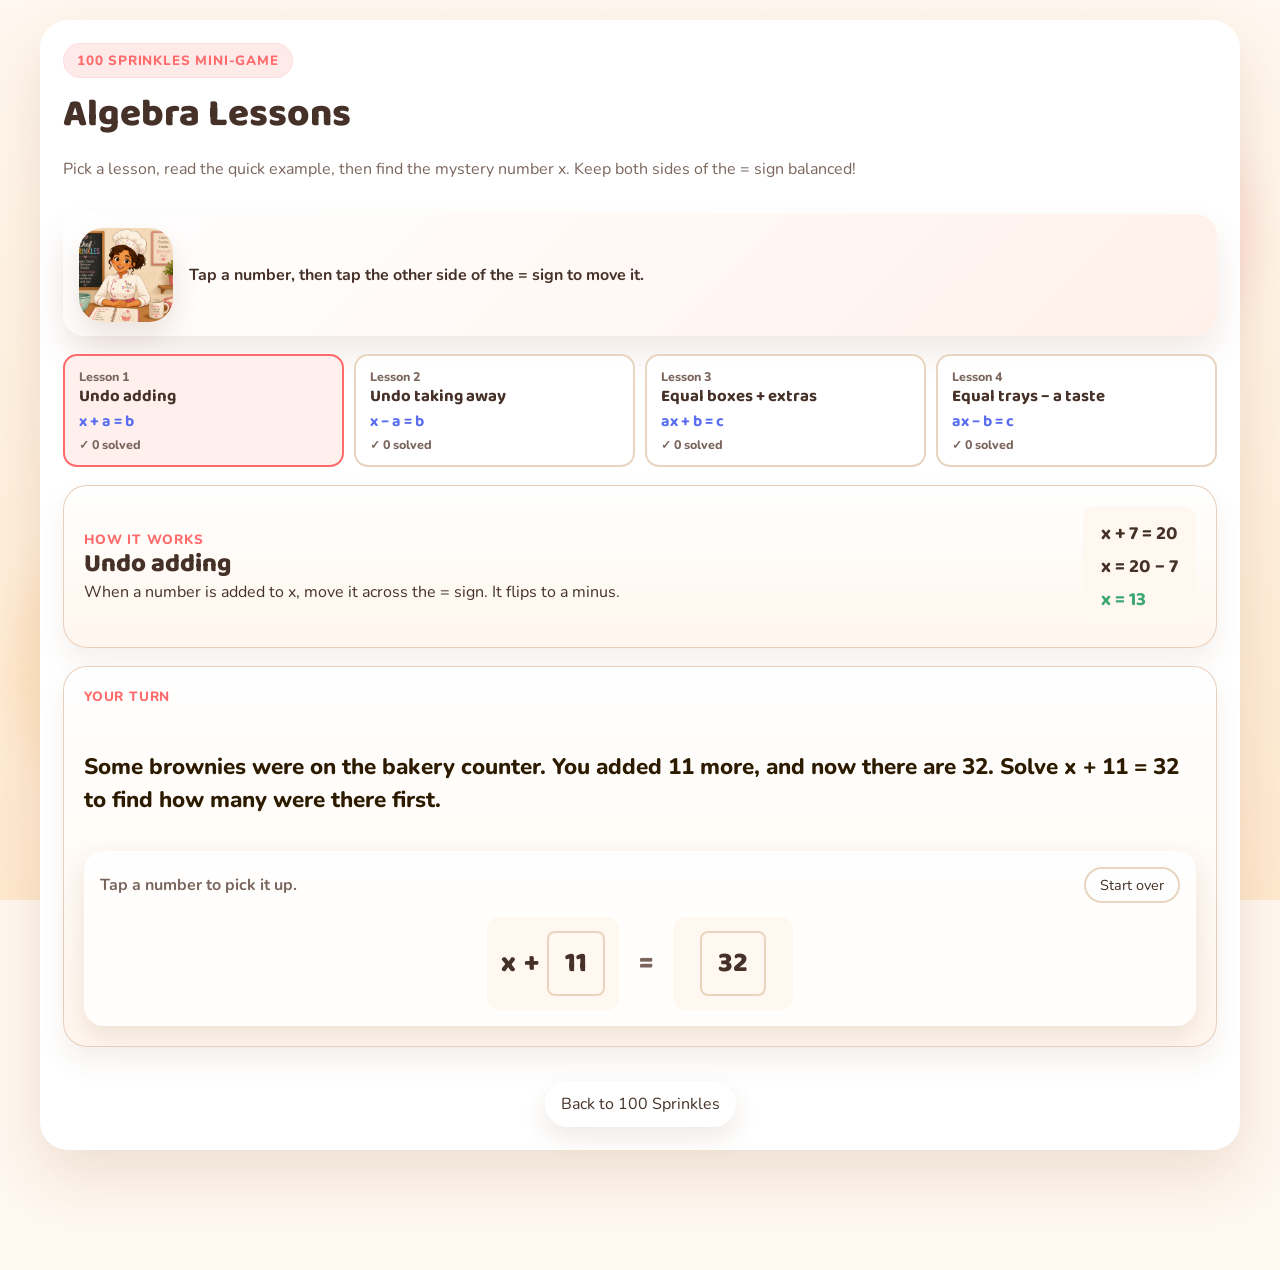
==== algebra.html @ 74099ea0 "Add 4th-grade algebra and standalone Algebra Lessons mini-game Algebra now unlocks at SR 350 with fo" ====
<!DOCTYPE html>
<html lang="en">
  <head>
    <meta charset="UTF-8" />
    <meta name="viewport" content="width=device-width, initial-scale=1.0" />
    <title>Algebra Lessons · 100 Sprinkles</title>
    <link rel="preconnect" href="https://fonts.googleapis.com" />
    <link rel="preconnect" href="https://fonts.gstatic.com" crossorigin />
    <link
      href="https://fonts.googleapis.com/css2?family=Baloo+2:wght@400;600;700;800&family=Nunito:wght@500;700;800&display=swap"
      rel="stylesheet"
    />
    <link rel="stylesheet" href="./styles.css?v=20261017-160000" />
  </head>
  <body class="algebra-page">
    <div class="app-shell">
      <main id="algebra-app"></main>
    </div>

    <script type="module" src="./src/algebra-main.js?v=20261017-160000"></script>
  </body>
</html>
---- styles.css ----
:root {
  --bg-top: #fff1c9;
  --bg-bottom: #ffd6a8;
  --panel: #ffffff;
  --panel-strong: #ffffff;
  --ink: #453127;
  --muted: #7a665d;
  --accent: #ff6b6b;
  --accent-2: #ffb347;
  --accent-3: #5ec2b7;
  --accent-4: #5a6ff0;
  --success: #3ca770;
  --danger: #d85757;
  --shadow: 0 24px 60px rgba(133, 73, 32, 0.15);
  --radius-xl: 28px;
  --radius-lg: 20px;
  --radius-md: 14px;
}

* {
  box-sizing: border-box;
}

body {
  margin: 0;
  min-height: 100vh;
  font-family: "Nunito", sans-serif;
  color: var(--ink);
  background-color: #fff8f0;
  background-image:
    linear-gradient(180deg, rgba(255, 248, 240, 0.96), rgba(255, 232, 204, 0.92)),
    url("data:image/svg+xml,%3Csvg xmlns='http://www.w3.org/2000/svg' width='160' height='160' viewBox='0 0 160 160'%3E%3Cg fill='none' fill-rule='evenodd'%3E%3Ccircle cx='18' cy='22' r='3' fill='%23ff9f9f' fill-opacity='.26'/%3E%3Ccircle cx='74' cy='35' r='2.5' fill='%235ec2b7' fill-opacity='.24'/%3E%3Ccircle cx='122' cy='18' r='3' fill='%23ffb347' fill-opacity='.25'/%3E%3Crect width='12' height='4' x='36' y='78' rx='2' transform='rotate(24 42 80)' fill='%235a6ff0' fill-opacity='.17'/%3E%3Crect width='11' height='4' x='102' y='58' rx='2' transform='rotate(-28 108 60)' fill='%23ff8fb1' fill-opacity='.18'/%3E%3Ccircle cx='138' cy='102' r='2.5' fill='%2399d98c' fill-opacity='.22'/%3E%3Crect width='10' height='4' x='18' y='118' rx='2' transform='rotate(-18 23 120)' fill='%23ffb347' fill-opacity='.16'/%3E%3Ccircle cx='84' cy='126' r='3' fill='%23ff6b6b' fill-opacity='.18'/%3E%3Ccircle cx='52' cy='138' r='2.5' fill='%235ec2b7' fill-opacity='.18'/%3E%3C/g%3E%3C/svg%3E");
  background-attachment: fixed;
}

body::before,
body::after {
  content: "";
  position: fixed;
  inset: auto;
  z-index: -1;
  border-radius: 999px;
  filter: blur(14px);
  opacity: 0.65;
  pointer-events: none;
}

body::before {
  width: 320px;
  height: 320px;
  right: 2%;
  top: 8%;
  background: rgba(255, 182, 193, 0.42);
}

body::after {
  width: 360px;
  height: 360px;
  left: 1%;
  bottom: 6%;
  background: rgba(255, 211, 153, 0.44);
}

button,
input,
select {
  font: inherit;
}

button {
  border: 0;
  cursor: pointer;
}

.app-shell {
  width: min(1200px, calc(100% - 24px));
  margin: 0 auto;
  padding: 20px 0 48px;
}

.hero {
  display: flex;
  justify-content: space-between;
  gap: 16px;
  align-items: flex-start;
  padding: 18px 8px 26px;
}

.eyebrow {
  margin: 0 0 10px;
  color: var(--accent);
  font-weight: 800;
  letter-spacing: 0.06em;
  text-transform: uppercase;
  font-size: 0.84rem;
}

.eyebrow-pill {
  display: inline-flex;
  align-items: center;
  padding: 8px 14px;
  border-radius: 999px;
  background: rgba(255, 107, 107, 0.14);
  box-shadow: inset 0 0 0 1px rgba(255, 107, 107, 0.1);
}

h1,
h2,
h3 {
  font-family: "Baloo 2", cursive;
  margin: 0;
  line-height: 1;
}

h1 {
  font-size: clamp(3rem, 5vw, 5rem);
}

h2 {
  font-size: clamp(2rem, 3vw, 2.6rem);
  font-weight: 800;
}

h3 {
  font-size: clamp(1.5rem, 2vw, 1.9rem);
  font-weight: 800;
}

.hero-copy {
  max-width: 560px;
  margin: 10px 0 0;
  font-size: 1.05rem;
  color: var(--muted);
}

.ghost-button,
.primary-button,
.secondary-button,
.choice-button,
.recipe-button,
.shop-button,
.tab-button {
  border-radius: 999px;
  transition: transform 180ms ease, box-shadow 180ms ease, background 180ms ease;
}

.ghost-button {
  background: rgba(255, 255, 255, 0.72);
  color: var(--ink);
  padding: 12px 18px;
  box-shadow: var(--shadow);
}

.primary-button {
  background: linear-gradient(135deg, var(--accent), #ff8e72);
  color: #fff;
  padding: 14px 22px;
  font-weight: 800;
  box-shadow: 0 14px 30px rgba(255, 107, 107, 0.35);
}

.primary-button:focus-visible,
.secondary-button:focus-visible,
.recipe-button:focus-visible,
.choice-button:focus-visible,
.ghost-button:focus-visible {
  outline: 3px solid rgba(90, 111, 240, 0.32);
  outline-offset: 3px;
}

.secondary-button,
.shop-button,
.recipe-button,
.tab-button {
  background: rgba(255, 255, 255, 0.9);
  color: var(--ink);
  padding: 12px 16px;
  box-shadow: 0 10px 24px rgba(117, 74, 41, 0.12);
}

.primary-button:hover,
.secondary-button:hover,
.ghost-button:hover,
.choice-button:hover,
.recipe-button:hover,
.shop-button:hover,
.tab-button:hover {
  transform: translateY(-2px);
}

button:disabled,
button[aria-disabled="true"] {
  cursor: not-allowed;
  transform: none !important;
  box-shadow: none !important;
  opacity: 0.62;
}

.panel {
  background: var(--panel);
  border: 1px solid rgba(255, 255, 255, 0.72);
  box-shadow: var(--shadow);
  border-radius: var(--radius-xl);
  padding: 22px;
  backdrop-filter: blur(12px);
}

.answer-splash {
  position: fixed;
  top: 34vh;
  left: 50%;
  z-index: 60;
  transform: translate(-50%, -50%);
  min-width: min(320px, calc(100vw - 32px));
  padding: 14px 28px;
  border-radius: 999px;
  font-size: clamp(1.4rem, 2.2vw, 1.85rem);
  font-weight: 900;
  letter-spacing: 0.02em;
  text-align: center;
  color: #fff;
  opacity: 0;
  pointer-events: none;
  transition: opacity 180ms ease, transform 180ms ease;
  box-shadow: 0 18px 36px rgba(117, 74, 41, 0.26);
}

.answer-splash.visible {
  opacity: 1;
  transform: translate(-50%, -50%);
}

.answer-splash-success {
  background: linear-gradient(135deg, #51c878, #2fa85f);
  font-size: clamp(2.8rem, 4.8vw, 3.8rem);
  box-shadow: 0 22px 40px rgba(47, 168, 95, 0.32);
}

.answer-splash-error {
  background: linear-gradient(135deg, #f08a5d, #f7a86d);
  font-size: clamp(2.8rem, 4.8vw, 3.8rem);
}

.grid {
  display: grid;
  gap: 18px;
}

.dashboard {
  display: grid;
  grid-template-columns: 1.15fr 0.85fr;
  gap: 18px;
}

.kindergarten-dashboard {
  grid-template-columns: 0.8fr 1.2fr;
}

.stats-grid,
.recipe-grid,
.shop-grid,
.visual-group,
.answer-grid,
.stage-grid {
  display: grid;
  gap: 12px;
}

.stats-grid {
  grid-template-columns: repeat(4, minmax(0, 1fr));
}

.recipe-grid {
  grid-template-columns: repeat(auto-fit, minmax(180px, 1fr));
}

.grade-grid {
  display: grid;
  grid-template-columns: repeat(3, minmax(0, 1fr));
  gap: 12px;
}

.shop-grid {
  grid-template-columns: repeat(auto-fit, minmax(170px, 1fr));
}

.stage-grid {
  grid-template-columns: repeat(5, minmax(0, 1fr));
}

.kinder-layout {
  display: grid;
  gap: 14px;
}

.kinder-baker-row {
  display: flex;
  align-items: center;
  gap: 10px;
}

.kinder-baker-row strong {
  margin-top: 0;
  font-size: 1.1rem;
}

.kinder-compact-hud {
  display: flex;
  flex-wrap: wrap;
  align-items: center;
  gap: 10px 14px;
  font-size: 1rem;
  font-weight: 700;
  color: #6b5245;
}

.kinder-stage-focus {
  display: flex;
  align-items: center;
  gap: 14px;
  margin-top: 10px;
}

.kinder-stage-focus-art {
  flex: 0 0 auto;
  display: inline-flex;
  align-items: center;
  justify-content: center;
  width: 80px;
  height: 80px;
  padding: 4px;
  border-radius: 18px;
  background: rgba(255, 255, 255, 0.92);
  box-shadow: 0 10px 20px rgba(117, 74, 41, 0.1);
}

.kinder-stage-focus-copy {
  min-width: 0;
}

.kinder-stage-focus-copy strong {
  display: block;
  font-size: 1.2rem;
  font-weight: 800;
  color: #4d352b;
}

.kinder-stage-focus-copy span {
  display: block;
  margin-top: 4px;
  font-size: 1rem;
  font-weight: 700;
  color: #74594b;
}

.kinder-head {
  display: grid;
  gap: 6px;
}

.kinder-question-prompt {
  margin: 0;
  max-width: 760px;
  font-size: 1.35rem;
  line-height: 1.45;
  font-weight: 700;
  color: #4a362e;
}

.kinder-tray-grid {
  display: grid;
  grid-template-columns: 1fr 1fr;
  gap: 14px;
  margin: 12px 0 10px;
}

.grouped-tray-grid {
  grid-template-columns: 1fr auto 1fr;
  align-items: center;
}

.kinder-tray {
  display: grid;
  grid-template-columns: repeat(auto-fit, 84px);
  justify-content: center;
  align-content: center;
  gap: 10px;
  padding: 16px;
  border-radius: 28px;
  background: rgba(255, 255, 255, 0.7);
  min-height: 124px;
  position: relative;
}

.kinder-tray.tray-soft {
  background: rgba(255, 242, 229, 0.92);
}

.kinder-tray.tray-contrast {
  background: rgba(237, 244, 255, 0.94);
}

.kinder-tray.tray-contrast .kinder-token {
  background: rgba(194, 214, 255, 0.3);
}

.kinder-tray-label {
  grid-column: 1 / -1;
  justify-self: center;
  padding: 6px 12px;
  border-radius: 999px;
  background: rgba(255, 255, 255, 0.86);
  color: #7a4d35;
  font-size: 0.9rem;
  font-weight: 800;
}

.kinder-token {
  display: grid;
  place-items: center;
  width: 84px;
  height: 84px;
  border-radius: 22px;
  background: rgba(255, 182, 193, 0.22);
  font-size: 1.85rem;
}

.kinder-answer-grid {
  display: grid;
  grid-template-columns: repeat(2, minmax(0, 1fr));
  gap: 14px;
  overflow: hidden;
}

.kinder-choice-button {
  min-height: 64px;
  max-height: 64px;
  border: 0;
  background: linear-gradient(135deg, #ff8a7d, #ff6b6b);
  color: #fff;
  box-shadow: none;
}

.kinder-choice-number {
  font-family: "Baloo 2", cursive;
  font-size: 1.5rem;
  font-weight: 800;
  line-height: 1;
}

.kinder-equation-row {
  display: flex;
  justify-content: center;
  margin: 8px 0 14px;
}

.kinder-equation-bubble {
  padding: 8px 18px;
  border-radius: 999px;
  background: rgba(255, 255, 255, 0.9);
  font-family: "Baloo 2", cursive;
  font-size: 1.85rem;
  font-weight: 800;
  color: #4a362e;
}

.kinder-operator-bubble {
  display: grid;
  place-items: center;
  width: 64px;
  height: 64px;
  border-radius: 50%;
  background: linear-gradient(135deg, rgba(255, 209, 102, 0.96), rgba(255, 159, 159, 0.92));
  color: #6a3722;
  font-family: "Baloo 2", cursive;
  font-size: 2.1rem;
  box-shadow: 0 14px 24px rgba(117, 74, 41, 0.14);
}

.kinder-progress-panel,
.kinder-question-panel,
.kinder-hero-panel,
.kinder-order-panel {
  background: linear-gradient(180deg, rgba(255, 255, 255, 0.84), rgba(255, 250, 243, 0.92));
}

.kinder-hero-panel {
  padding: 16px 20px;
}

.kinder-question-panel {
  display: grid;
  gap: 14px;
  padding: 18px 22px 22px;
}

.kinder-question-panel .kinder-answer-grid {
  margin-top: auto;
}

.kinder-order-art {
  display: flex;
  gap: 16px;
  justify-content: center;
  font-size: 3rem;
  padding: 16px 0 24px;
}

.kinder-start-button {
  width: 100%;
  min-height: 68px;
  font-size: 1.25rem;
}

.kinder-empty {
  padding: 36px 18px;
}

.kinder-empty-art {
  font-size: 2.7rem;
  margin-bottom: 8px;
}

.kindergarten-stats-grid {
  grid-template-columns: repeat(3, minmax(0, 1fr));
}

.stat-card,
.recipe-card,
.shop-card,
.question-card,
.info-card,
.mini-card,
.onboarding-card {
  background: var(--panel-strong);
  border-radius: var(--radius-lg);
  padding: 18px;
}

.stat-card strong,
.mini-card strong {
  display: block;
  font-size: 1.7rem;
  margin-top: 8px;
  font-family: "Baloo 2", cursive;
}

.muted {
  color: var(--muted);
}

.tiny {
  font-size: 0.86rem;
}

.layout-stack {
  display: grid;
  gap: 18px;
}

.shell-topbar {
  display: flex;
  justify-content: flex-end;
  margin-bottom: 12px;
}

.shell-settings-button {
  min-width: 124px;
  background: #ffffff;
}

.shell-settings-button.active,
.shell-settings-button:disabled {
  background: #f4f4f4;
  color: var(--muted);
  box-shadow: none;
  cursor: default;
  transform: none;
}

.section-head {
  display: flex;
  justify-content: space-between;
  gap: 12px;
  align-items: center;
  margin-bottom: 14px;
}

.section-head p {
  margin: 6px 0 0;
}

.badge {
  display: inline-flex;
  align-items: center;
  gap: 8px;
  font-size: 0.84rem;
  font-weight: 800;
  padding: 8px 12px;
  border-radius: 999px;
  background: rgba(255, 179, 71, 0.18);
  color: #9a5d00;
}

.pill-row {
  display: flex;
  flex-wrap: wrap;
  gap: 10px;
}

.loop-strip,
.inventory-grid {
  display: grid;
  gap: 12px;
}

.loop-strip {
  grid-template-columns: repeat(4, minmax(0, 1fr));
  margin-bottom: 18px;
}

.loop-step {
  padding: 12px;
  border-radius: 18px;
  background: rgba(255, 255, 255, 0.72);
  color: var(--muted);
  text-align: center;
  font-weight: 800;
}

.loop-step.active {
  background: rgba(94, 194, 183, 0.18);
  color: var(--ink);
}

.loop-step.warning {
  background: rgba(255, 179, 71, 0.2);
  color: #9a5d00;
}

.pill {
  padding: 11px 16px;
  border-radius: 999px;
  background: rgba(90, 111, 240, 0.12);
  color: var(--accent-4);
  font-weight: 800;
}

.regular-status-row {
  gap: 12px;
}

.mode-status-pill {
  background: rgba(219, 242, 239, 0.92);
  color: #255b52;
}

.sr-status-pill {
  background: rgba(255, 244, 185, 0.92);
  color: #6b5200;
}

.streak-status-pill {
  background: rgba(255, 224, 203, 0.94);
  color: #8f4d19;
}

.accuracy-status-pill {
  background: rgba(220, 245, 220, 0.96);
  color: #25603b;
}

.pantry-pill {
  background: rgba(255, 248, 242, 0.96);
  color: #6d5144;
}

.recipe-card,
.shop-card {
  display: grid;
  gap: 12px;
}

.recipe-card {
  padding: 20px;
  border-radius: 26px;
  background: linear-gradient(180deg, rgba(255, 255, 255, 0.98), rgba(255, 250, 245, 0.96));
  border: 2px solid rgba(226, 190, 161, 0.4);
  box-shadow: 0 14px 30px rgba(117, 74, 41, 0.1);
}

.recipe-card.selected {
  border: 4px solid var(--accent);
  background: linear-gradient(180deg, #fff0f0, #fff8f5);
  box-shadow: 0 20px 38px rgba(255, 107, 107, 0.22);
  transform: translateY(-2px);
}

.recipe-label {
  margin: 4px 0 0;
  color: #b85b55;
  font-size: 0.96rem;
  font-weight: 800;
}

.recipe-card h3,
.shop-card h3,
.question-card h3,
.onboarding-card h2 {
  font-size: 1.65rem;
}

.recipe-meta,
.ingredient-list {
  display: grid;
  gap: 6px;
  color: var(--muted);
}


.bakery-screen {
  gap: 12px;
}

.bakery-hero-panel,
.recipe-selection-panel,
.start-bake-panel {
  background: linear-gradient(180deg, rgba(255, 255, 255, 0.95), rgba(255, 251, 246, 0.94));
  padding: 18px;
}

.bakery-head {
  align-items: flex-start;
}


.bakery-subcopy {
  max-width: 640px;
  font-size: 0.98rem;
  line-height: 1.35;
}

.recipe-details-stack {
  grid-template-columns: 1fr;
}

.recipe-info-title {
  display: none;
}

.recipe-ingredient-list,
.recipe-reward-list {
  display: flex;
  flex-wrap: wrap;
  gap: 10px;
}

.recipe-ingredient-list span,
.recipe-reward-list span {
  line-height: 1.25;
}

.restock-alert-banner {
  display: inline-flex;
  align-items: center;
  gap: 10px;
  margin: 0 0 12px;
  padding: 12px 16px;
  border-radius: 18px;
  background: linear-gradient(135deg, rgba(255, 209, 102, 0.28), rgba(255, 179, 71, 0.24));
  color: #7d4908;
  font-weight: 900;
  box-shadow: inset 0 0 0 1px rgba(255, 179, 71, 0.32);
}

.start-bake-stepper-block {
  display: grid;
  gap: 10px;
  margin-bottom: 8px;
}

.stepper-label {
  font-size: 0.86rem;
  font-weight: 800;
  color: rgba(69, 49, 39, 0.72);
  text-transform: uppercase;
  letter-spacing: 0.04em;
}

.batch-stepper {
  display: inline-flex;
  align-items: center;
  gap: 10px;
  width: fit-content;
  padding: 8px;
  border-radius: 999px;
  background: rgba(255, 248, 242, 0.96);
  box-shadow: inset 0 0 0 1px rgba(232, 213, 192, 0.92);
}

.stepper-button {
  width: 42px;
  height: 42px;
  border-radius: 999px;
  background: linear-gradient(135deg, #ffd166, #ffb347);
  color: #553116;
  font-size: 1.4rem;
  font-weight: 900;
  box-shadow: 0 10px 18px rgba(255, 177, 71, 0.24);
}

.stepper-button:disabled {
  background: rgba(69, 49, 39, 0.08);
  color: var(--muted);
  box-shadow: none;
  cursor: default;
}

.stepper-value {
  min-width: 48px;
  text-align: center;
  font-family: "Baloo 2", cursive;
  font-size: 1.5rem;
  font-weight: 800;
}

.ingredient-shop-grid {
  gap: 12px;
}

.bakery-station-gallery {
  display: grid;
  grid-template-columns: repeat(3, minmax(0, 1fr));
  gap: 14px;
  margin: 14px 0 18px;
}

.bakery-station-card {
  display: grid;
  gap: 12px;
  padding: 14px;
  border-radius: 24px;
  background: linear-gradient(180deg, rgba(255, 255, 255, 0.94), rgba(255, 244, 235, 0.96));
  border: 1px solid rgba(227, 196, 173, 0.8);
  box-shadow: 0 14px 28px rgba(117, 74, 41, 0.08);
}

.bakery-station-art-frame {
  aspect-ratio: 1 / 1;
  overflow: hidden;
  border-radius: 20px;
  background: linear-gradient(180deg, rgba(255, 252, 248, 0.96), rgba(248, 238, 226, 0.96));
  box-shadow: inset 0 0 0 1px rgba(223, 199, 179, 0.72);
}

.bakery-station-art {
  display: block;
  width: 100%;
  height: 100%;
  object-fit: cover;
}

.bakery-station-copy {
  display: grid;
  gap: 6px;
}

.bakery-station-copy .eyebrow {
  margin: 0;
}

.bakery-station-note {
  margin: 0;
  line-height: 1.4;
}

.ingredient-shop-card {
  position: relative;
  gap: 10px;
  justify-items: start;
  padding-top: 18px;
}

.ingredient-ready-check {
  position: absolute;
  top: 14px;
  right: 14px;
  display: grid;
  place-items: center;
  width: 48px;
  height: 48px;
  border-radius: 999px;
  background: linear-gradient(180deg, #61d28f, #2cae66);
  color: #fff;
  font-size: 1.8rem;
  font-weight: 900;
  line-height: 1;
  box-shadow: inset 0 0 0 2px rgba(255, 255, 255, 0.45);
}

.ingredient-shop-icon {
  font-size: 2.25rem;
  line-height: 1;
}

.ingredient-flour {
  background: #fff8e1;
}

.ingredient-sugar {
  background: #fff0f5;
}

.ingredient-eggs {
  background: #fff3e0;
}

.ingredient-buy-button {
  width: 100%;
  background: linear-gradient(135deg, var(--accent), #ff8e72);
  color: #fff;
  box-shadow: 0 14px 26px rgba(255, 107, 107, 0.24);
}

.bakery-subcopy {
  max-width: 640px;
  font-size: 0.98rem;
  line-height: 1.35;
}

.bakery-unlock-badge,
.count-badge,
.visual-mode-badge {
  background: rgba(255, 179, 71, 0.22);
}

.bakery-head {
  margin-bottom: 8px;
}

.hud-strip {
  display: grid;
  grid-template-columns: minmax(200px, 1.25fr) repeat(4, minmax(0, 1fr));
  gap: 12px;
  padding: 12px;
  border-radius: 28px;
  background: linear-gradient(135deg, rgba(255, 220, 179, 0.95), rgba(255, 196, 160, 0.9));
  box-shadow: inset 0 0 0 1px rgba(255, 255, 255, 0.5);
}

.hud-pill {
  display: grid;
  gap: 6px;
  padding: 14px 16px;
  border-radius: 22px;
  background: rgba(255, 255, 255, 0.78);
  box-shadow: 0 10px 20px rgba(117, 74, 41, 0.1);
}

.hud-label {
  font-size: 0.8rem;
  font-weight: 800;
  text-transform: uppercase;
  letter-spacing: 0.05em;
  color: rgba(69, 49, 39, 0.7);
}

.hud-value {
  font-family: "Baloo 2", cursive;
  font-size: clamp(1.8rem, 3vw, 2.3rem);
  line-height: 1;
}

.hud-value.hud-text {
  font-size: clamp(1.1rem, 2vw, 1.45rem);
  line-height: 1.15;
}

.sr-pill { background: rgba(255, 244, 185, 0.92); }
.coin-pill { background: rgba(255, 232, 196, 0.92); }
.sprinkle-pill { background: rgba(255, 224, 236, 0.92); }
.mode-pill { background: rgba(219, 242, 239, 0.92); }
.baker-pill { background: rgba(255, 243, 226, 0.96); }

.compact-bakery-hud {
  display: flex;
  align-items: center;
  gap: 8px;
  flex-wrap: nowrap;
  padding: 10px 12px;
  border-radius: 22px;
}

.compact-hud-pill {
  display: inline-flex;
  align-items: center;
  min-height: 40px;
  padding: 10px 12px;
  border-radius: 18px;
  white-space: nowrap;
}

.compact-hud-baker {
  flex: 1 1 auto;
  min-width: 0;
}

.compact-hud-baker-row {
  min-width: 0;
}

.compact-hud-value {
  font-family: "Baloo 2", cursive;
  font-size: 1.08rem;
  line-height: 1;
}

.hud-baker-row {
  display: flex;
  align-items: center;
  gap: 12px;
}

.hud-baker-name {
  display: block;
  font-family: "Baloo 2", cursive;
  font-size: 1.2rem;
  line-height: 1.05;
}

.sprinkle-progress-card {
  display: grid;
  gap: 10px;
}

.sprinkle-progress-head {
  display: flex;
  align-items: center;
  justify-content: space-between;
  gap: 10px;
}

.sprinkle-progress-label {
  font-size: 0.95rem;
  font-weight: 900;
  color: #a54c6b;
}

.sprinkle-progress-total {
  font-family: "Baloo 2", cursive;
  font-size: 1.15rem;
  line-height: 1;
  color: #7b3751;
}

.sprinkle-progress-bar {
  height: 16px;
  background: rgba(255, 255, 255, 0.72);
  box-shadow: inset 0 0 0 1px rgba(255, 160, 188, 0.26);
}

.sprinkle-progress-fill {
  background: linear-gradient(90deg, #ff7f9f, #ff5f7a);
}

.expert-baker-badge {
  display: inline-flex;
  align-items: center;
  justify-content: center;
  min-height: 42px;
  padding: 10px 14px;
  border-radius: 999px;
  background: linear-gradient(135deg, #fff1a7, #f6c956);
  color: #8b5f00;
  font-weight: 900;
  box-shadow: 0 12px 20px rgba(201, 151, 34, 0.18);
}

.bakery-recipe-grid {
  grid-template-columns: repeat(auto-fit, minmax(220px, 1fr));
  gap: 14px;
}

.bakery-recipe-card {
  position: relative;
  gap: 14px;
  align-content: start;
}

.bakery-recipe-card.selected {
  background: #fff0ee;
}

.bakery-recipe-card.locked {
  opacity: 0.9;
}

.recipe-card-hero {
  font-size: 3.3rem;
  line-height: 1;
}

.recipe-card-head {
  display: flex;
  justify-content: space-between;
  align-items: flex-start;
  gap: 12px;
}

.recipe-status-badge {
  display: inline-flex;
  align-items: center;
  justify-content: center;
  padding: 8px 12px;
  border-radius: 999px;
  font-size: 0.82rem;
  font-weight: 800;
  white-space: nowrap;
}

.recipe-label {
  white-space: nowrap;
}

.recipe-status-selected {
  background: linear-gradient(135deg, var(--accent), #ff8e72);
  color: #fff;
}

.recipe-details-flat {
  display: grid;
  gap: 8px;
}

.recipe-ingredient-line,
.recipe-reward-line {
  display: flex;
  flex-wrap: wrap;
  align-items: center;
  gap: 12px;
  margin: 0;
  color: var(--ink);
  font-weight: 800;
}

.recipe-ingredient-line {
  font-size: 1rem;
  white-space: nowrap;
}

.recipe-reward-line span {
  white-space: nowrap;
}

.recipe-ingredient-emoji {
  display: inline-block;
  font-size: 20px;
  line-height: 1;
  vertical-align: -0.1em;
}

.recipe-card-footer {
  margin-top: auto;
}

.recipe-button {
  width: 100%;
  min-height: 48px;
  font-weight: 800;
}

.recipe-button-selected {
  background: linear-gradient(135deg, var(--accent), #ff8e72);
  color: #fff;
  box-shadow: 0 16px 28px rgba(255, 107, 107, 0.24);
}

.recipe-button-locked {
  background: rgba(69, 49, 39, 0.08);
  color: var(--muted);
  box-shadow: none;
  cursor: default;
}

.recipe-button-locked:disabled {
  opacity: 1;
}

.recipe-status-locked {
  background: rgba(69, 49, 39, 0.09);
  color: var(--muted);
}

.recipe-button-choose {
  background: linear-gradient(135deg, var(--accent), #ff8e72);
  color: #fff;
  box-shadow: 0 16px 28px rgba(255, 107, 107, 0.24);
}

.start-bake-panel {
  padding: 18px;
}

.start-bake-head {
  margin-bottom: 6px;
}

.visual-mode-note {
  margin: 0 0 8px;
  font-size: 0.85rem;
}

.restock-alert-banner-strong {
  display: flex;
  width: 100%;
  justify-content: center;
  margin-bottom: 12px;
  background: linear-gradient(135deg, #ff8f7a, #ff6b6b);
  color: #fff;
  box-shadow: none;
}

.restock-alert-banner-strong .coin-icon {
  margin-right: 0.28rem;
}

.ingredient-note-details {
  width: 100%;
}

.ingredient-note-details summary {
  cursor: pointer;
  font-size: 0.8rem;
  font-weight: 800;
  color: rgba(69, 49, 39, 0.72);
}

.ingredient-note-details .muted {
  display: block;
  margin-top: 6px;
}

.ingredient-restock-note {
  margin-top: -2px;
}

.start-bake-field {
  max-width: 220px;
}

.start-bake-actions {
  margin-top: 14px;
}

.hero-bake-button {
  width: min(100%, 560px);
  min-height: 72px;
  padding: 18px 28px;
  font-size: 1.32rem;
  letter-spacing: 0.01em;
  animation: heroPulse 2.2s ease-in-out 1;
}

@keyframes heroPulse {
  0% { transform: scale(0.98); box-shadow: 0 0 0 rgba(255, 107, 107, 0); }
  35% { transform: scale(1.02); box-shadow: 0 18px 36px rgba(255, 107, 107, 0.42); }
  100% { transform: scale(1); box-shadow: 0 14px 30px rgba(255, 107, 107, 0.35); }
}

.inventory-grid {
  grid-template-columns: repeat(auto-fit, minmax(160px, 1fr));
  margin-top: 8px;
}

.compact-pantry-grid {
  gap: 10px;
}

.inventory-card,
.sale-ready-card,
.receipt-card {
  background: rgba(255, 255, 255, 0.88);
  border-radius: 18px;
  padding: 16px;
}

.inventory-card {
  display: grid;
  gap: 8px;
}

.inventory-card.ready {
  border: 2px solid rgba(60, 167, 112, 0.18);
}

.inventory-card.missing {
  border: 2px solid rgba(255, 179, 71, 0.26);
}

.inventory-card strong,
.receipt-card strong {
  font-family: "Baloo 2", cursive;
  font-size: 1.2rem;
}

.inventory-status {
  color: var(--success);
  font-weight: 800;
}

.pantry-ready {
  margin: 4px 0 0;
  color: var(--success);
  font-size: 1rem;
  font-weight: 800;
}

.quick-buy-button {
  width: 100%;
}

.sale-ready-card {
  display: grid;
  grid-template-columns: 1fr auto;
  gap: 12px;
  align-items: center;
  margin-top: 16px;
}

.receipt-card {
  display: grid;
  gap: 8px;
  margin-top: 16px;
}

.bake-sale-receipt {
  gap: 12px;
  text-align: left;
  border: 2px dashed rgba(221, 172, 128, 0.8);
  background: linear-gradient(180deg, rgba(255, 250, 243, 0.96), rgba(255, 244, 235, 0.94));
}

.bake-sale-receipt-title {
  font-size: 1.5rem;
  color: #53392d;
}

.bake-sale-receipt-lines {
  display: grid;
  gap: 8px;
  font-variant-numeric: tabular-nums;
}

.bake-sale-receipt-line {
  display: grid;
  grid-template-columns: minmax(0, 1fr) auto;
  gap: 16px;
  align-items: center;
  color: #5d473d;
}

.bake-sale-receipt-rule {
  height: 1px;
  background: linear-gradient(90deg, rgba(188, 145, 110, 0.2), rgba(188, 145, 110, 0.8), rgba(188, 145, 110, 0.2));
  margin: 2px 0;
}

.bake-sale-receipt-total {
  font-size: 1.2rem;
  font-weight: 900;
  color: #402d25;
}

.bake-sale-sprinkles {
  margin: 0;
  font-weight: 800;
  color: #8c5f61;
}

.bake-sale-note {
  margin: 0;
  font-size: 0.98rem;
  line-height: 1.45;
}

.bake-sale-note-success {
  color: #368e62;
  font-weight: 800;
}

.bake-sale-note-warning {
  color: #d26a56;
  font-weight: 700;
}

.choice-button {
  width: 100%;
  background: rgba(90, 111, 240, 0.12);
  padding: 14px 16px;
  color: var(--accent-4);
  font-weight: 800;
  box-shadow: none;
}

.player-avatar {
  display: block;
  flex: 0 0 auto;
  position: relative;
  overflow: hidden;
  width: 60px;
  aspect-ratio: 3 / 4;
  border-radius: 22px;
  background-color: rgba(255, 255, 255, 0.96);
  box-shadow: 0 14px 28px rgba(117, 74, 41, 0.12);
  border: 2px solid rgba(255, 255, 255, 0.88);
}

.player-avatar-sheet {
  position: absolute;
  inset: 0;
  width: 400%;
  height: 200%;
  background-image: var(--avatar-sheet);
  background-size: 100% 100%;
  background-repeat: no-repeat;
  transform: translate(var(--avatar-offset-x), var(--avatar-offset-y));
  transform-origin: top left;
}

.player-avatar-sm {
  width: 42px;
  border-radius: 16px;
}

.player-avatar-md {
  width: 60px;
}

.player-avatar-lg {
  width: 78px;
  border-radius: 24px;
}

.player-avatar-xl {
  width: 116px;
  border-radius: 30px;
}

.player-avatar-picker {
  width: min(100%, 104px);
  border-radius: 22px;
  justify-self: center;
}

.grade-card {
  display: grid;
  gap: 6px;
  text-align: left;
  padding: 16px;
  border-radius: 20px;
  background: rgba(255, 248, 242, 0.96);
  border: 2px solid #e8d5c0;
  color: var(--ink);
  box-shadow: 0 10px 24px rgba(117, 74, 41, 0.1);
  transition: transform 180ms ease, border-color 180ms ease, box-shadow 180ms ease, background 180ms ease;
}

.onboarding-grade-buckets {
  display: grid;
  gap: 18px;
}

.grade-bucket {
  display: grid;
  gap: 14px;
  padding: 18px;
  border-radius: 24px;
  background: linear-gradient(180deg, rgba(255, 250, 245, 0.98), rgba(255, 243, 235, 0.98));
  border: 1px solid rgba(232, 213, 192, 0.9);
  box-shadow: 0 12px 28px rgba(117, 74, 41, 0.08);
}

.grade-bucket-disabled {
  background: linear-gradient(180deg, rgba(243, 238, 234, 0.96), rgba(235, 230, 226, 0.96));
  border-color: rgba(198, 188, 178, 0.9);
  box-shadow: none;
}

.grade-bucket-head {
  display: flex;
  justify-content: space-between;
  gap: 12px;
  align-items: flex-start;
}

.grade-bucket-badge {
  background: rgba(124, 116, 109, 0.16);
  color: #6b635c;
}

.grade-card:hover,
.grade-card:focus-visible {
  border-color: rgba(255, 107, 107, 0.5);
  box-shadow: 0 14px 26px rgba(117, 74, 41, 0.14);
  transform: translateY(-2px) scale(1.01);
}

.grade-card strong {
  font-size: 1.1rem;
}

.grade-card.active {
  color: #fff;
  border-color: rgba(255, 107, 107, 0.8);
  background: linear-gradient(135deg, var(--accent), #ff8e72);
  box-shadow: 0 18px 30px rgba(255, 107, 107, 0.24);
}

.grade-card-disabled,
.grade-card-disabled:hover,
.grade-card-disabled:focus-visible {
  color: rgba(83, 77, 72, 0.75);
  border-color: rgba(190, 181, 172, 0.9);
  background: linear-gradient(180deg, rgba(238, 234, 230, 0.96), rgba(229, 224, 220, 0.96));
  box-shadow: none;
  transform: none;
  cursor: not-allowed;
}


.onboarding-head {
  align-items: flex-start;
}

.onboarding-subcopy {
  max-width: 580px;
}

.onboarding-badge {
  background: rgba(255, 107, 107, 0.12);
  color: #b85b55;
}

.onboarding-form {
  gap: 16px;
}

.onboarding-avatar-panel {
  display: grid;
  gap: 16px;
  padding: 18px;
  border-radius: 24px;
  background: linear-gradient(180deg, rgba(255, 251, 246, 0.98), rgba(255, 242, 232, 0.98));
  border: 1px solid rgba(232, 213, 192, 0.92);
}

.onboarding-avatar-preview {
  display: flex;
  align-items: center;
  gap: 16px;
}

.avatar-picker-grid {
  display: grid;
  grid-template-columns: repeat(4, minmax(0, 1fr));
  gap: 12px;
}

.avatar-choice-card {
  display: grid;
  gap: 10px;
  justify-items: center;
  padding: 12px;
  text-align: center;
  border-radius: 24px;
  background: rgba(255, 255, 255, 0.84);
  border: 2px solid rgba(232, 213, 192, 0.92);
  box-shadow: 0 10px 22px rgba(117, 74, 41, 0.08);
}

.avatar-choice-card:hover,
.avatar-choice-card:focus-visible {
  transform: translateY(-2px);
  border-color: rgba(255, 107, 107, 0.45);
  box-shadow: 0 14px 28px rgba(117, 74, 41, 0.12);
}

.avatar-choice-card.active {
  border-color: rgba(255, 107, 107, 0.8);
  background: linear-gradient(180deg, rgba(255, 240, 240, 0.98), rgba(255, 245, 238, 0.98));
  box-shadow: 0 18px 30px rgba(255, 107, 107, 0.18);
}

.avatar-choice-label {
  font-size: 0.78rem;
  font-weight: 800;
  color: #76584b;
  line-height: 1.2;
}

.onboarding-info-card {
  background: linear-gradient(180deg, rgba(255, 248, 242, 0.98), rgba(255, 243, 236, 0.98));
  border: 1px solid rgba(232, 213, 192, 0.9);
  transition: transform 180ms ease, box-shadow 180ms ease;
}

.onboarding-info-card.preview-live {
  box-shadow: 0 14px 28px rgba(117, 74, 41, 0.1);
}

.onboarding-grade-grid {
  align-items: stretch;
}

.onboarding-submit-button:disabled,
.onboarding-submit-button[aria-disabled="true"] {
  background: linear-gradient(135deg, rgba(255, 107, 107, 0.38), rgba(255, 142, 114, 0.38));
  box-shadow: none;
  cursor: not-allowed;
  transform: none;
}

.choice-button.correct {
  background: linear-gradient(135deg, #ff8a7d, #ff6b6b);
  color: #ffffff;
}

.choice-button.wrong {
  background: linear-gradient(135deg, #e46a6a, #d85757);
  color: #ffffff;
}

.regular-answer-grid {
  gap: 14px;
  overflow: hidden;
  padding: 2px 4px 4px;
  margin-top: auto;
}

.open-answer-form {
  display: grid;
  gap: 10px;
  margin-top: auto;
}

.open-answer-label {
  font-size: 0.9rem;
  font-weight: 800;
  color: rgba(69, 49, 39, 0.72);
}

.open-answer-row {
  display: grid;
  grid-template-columns: minmax(0, 1fr) auto;
  gap: 12px;
  align-items: center;
}

.open-answer-input {
  width: 100%;
  min-height: 64px;
  border: 2px solid rgba(232, 213, 192, 0.95);
  background: rgba(255, 252, 247, 0.98);
  border-radius: 20px;
  padding: 14px 18px;
  font-family: "Baloo 2", cursive;
  font-size: 1.6rem;
  font-weight: 800;
  color: var(--ink);
}

.open-answer-input:focus {
  outline: none;
  border-color: rgba(255, 107, 107, 0.55);
  box-shadow: 0 0 0 4px rgba(255, 107, 107, 0.12);
}

.open-answer-input.wrong {
  border-color: rgba(216, 87, 87, 0.5);
  background: rgba(255, 242, 242, 0.96);
}

.open-answer-submit {
  min-height: 64px;
  padding: 0 22px;
  white-space: nowrap;
}

.stage-art-image {
  display: block;
  width: 100%;
  height: auto;
  object-fit: cover;
}

.regular-answer-button {
  min-height: 64px;
  padding: 12px 16px;
  border: 2px solid rgba(255, 255, 255, 0.55);
  box-shadow: none;
}

.regular-answer-number {
  font-family: "Baloo 2", cursive;
  font-size: 1.5rem;
  font-weight: 800;
  line-height: 1;
}

.answer-grid {
  grid-template-columns: repeat(2, minmax(0, 1fr));
}

.visual-group {
  grid-template-columns: repeat(auto-fit, minmax(48px, 1fr));
  margin: 12px 0;
}

.visual-token {
  display: grid;
  place-items: center;
  aspect-ratio: 1;
  border-radius: 20px;
  background: rgba(255, 182, 193, 0.24);
  font-size: 2rem;
}

.stage-chip {
  display: grid;
  gap: 10px;
  border-radius: 20px;
  padding: 12px;
  text-align: center;
  background: rgba(255, 244, 235, 0.98);
  border: 1px solid rgba(231, 191, 156, 0.96);
  box-shadow: inset 0 1px 0 rgba(255, 255, 255, 0.78);
  color: #8b6a58;
  font-weight: 800;
}

.stage-chip-art-wrap {
  position: relative;
  width: min(100%, 88px);
  margin: 0 auto;
}

.stage-chip.active {
  color: #fff;
  background: linear-gradient(135deg, var(--accent-2), var(--accent));
  border-color: rgba(255, 107, 107, 0.7);
}

.stage-chip.done {
  color: var(--success);
  background: rgba(60, 167, 112, 0.18);
  border-color: rgba(60, 167, 112, 0.35);
}

.stage-chip-check {
  position: absolute;
  right: -6px;
  bottom: -6px;
  width: 28px;
  height: 28px;
  display: grid;
  place-items: center;
  border-radius: 999px;
  background: linear-gradient(135deg, #6fd38e, #3ca770);
  color: #ffffff;
  box-shadow: 0 10px 18px rgba(60, 167, 112, 0.22);
  font-size: 0.95rem;
  font-weight: 900;
}

.stage-prep {
  --stage-color: #ffd166;
}

.stage-mixing {
  --stage-color: #5ec2b7;
}

.stage-timing {
  --stage-color: #ff8fab;
}

.stage-finishing {
  --stage-color: #a67cfa;
}

.stage-serving {
  --stage-color: #5a6ff0;
}

.stage-panel {
  position: relative;
  overflow: hidden;
}

.stage-panel::after {
  content: "";
  position: absolute;
  inset: auto 18px 18px auto;
  width: 120px;
  height: 120px;
  border-radius: 50%;
  background: color-mix(in srgb, var(--stage-color), white 62%);
  opacity: 0.34;
  pointer-events: none;
}

.stage-banner {
  display: inline-flex;
  align-items: center;
  gap: 10px;
  background: color-mix(in srgb, var(--stage-color), white 82%);
  color: var(--ink);
  padding: 10px 14px;
  border-radius: 999px;
  font-weight: 800;
}

.stage-art-image-banner {
  width: 46px;
  aspect-ratio: 1 / 1;
  border-radius: 14px;
  object-fit: cover;
}

.stage-art-image-chip {
  aspect-ratio: 1 / 1;
  border-radius: 18px;
  object-fit: cover;
  box-shadow: 0 12px 22px rgba(117, 74, 41, 0.12);
}

.stage-art-image-track {
  width: 54px;
  aspect-ratio: 1 / 1;
  border-radius: 16px;
  object-fit: cover;
  box-shadow: 0 10px 20px rgba(117, 74, 41, 0.12);
}

.stage-art-image-kinder-focus {
  width: 72px;
  aspect-ratio: 1 / 1;
  border-radius: 16px;
  object-fit: cover;
}

.kinder-question-panel.stage-panel::after {
  display: none;
}

.progress-bar {
  width: 100%;
  height: 14px;
  border-radius: 999px;
  background: rgba(69, 49, 39, 0.08);
  overflow: hidden;
}

.progress-fill {
  height: 100%;
  border-radius: inherit;
  background: linear-gradient(90deg, var(--accent-3), var(--accent-4));
}

.form-grid {
  display: grid;
  gap: 14px;
  grid-template-columns: repeat(2, minmax(0, 1fr));
}

.field {
  display: grid;
  gap: 8px;
}

.field input,
.field select {
  width: 100%;
  border: 2px solid rgba(232, 213, 192, 0.95);
  background: rgba(255, 252, 247, 0.98);
  border-radius: 18px;
  padding: 14px 16px;
}

.field input:focus,
.field select:focus {
  outline: none;
  border-color: rgba(255, 107, 107, 0.55);
  box-shadow: 0 0 0 4px rgba(255, 107, 107, 0.12);
}

.field.full {
  grid-column: 1 / -1;
}

.split {
  display: grid;
  grid-template-columns: 1fr auto;
  gap: 12px;
  align-items: center;
}

.save-banner {
  display: flex;
  flex-wrap: wrap;
  gap: 10px;
  margin-top: 14px;
}

.save-banner span {
  padding: 8px 12px;
  border-radius: 999px;
  background: rgba(255, 255, 255, 0.82);
  color: var(--muted);
  font-size: 0.9rem;
}

.tabs {
  display: flex;
  flex-wrap: wrap;
  gap: 10px;
}

.tab-button.active {
  color: #fff;
  background: linear-gradient(135deg, var(--accent-3), var(--accent-4));
}

.empty-state {
  text-align: center;
  padding: 28px 18px;
  color: var(--muted);
}

.footer-note {
  margin-top: 18px;
  text-align: center;
  color: var(--muted);
  font-size: 0.9rem;
}

@media (max-width: 960px) {
  .dashboard {
    grid-template-columns: 1fr;
  }

  .kindergarten-dashboard {
    grid-template-columns: 1fr;
  }

  .stats-grid {
    grid-template-columns: repeat(2, minmax(0, 1fr));
  }

  .hud-strip,
  .recipe-details-grid,
  .grade-grid,
  .kinder-summary,
  .kindergarten-stats-grid,
  .kinder-stage-track,
  .kinder-tray-grid,
  .loop-strip {
    grid-template-columns: 1fr;
  }

  .grouped-tray-grid {
    grid-template-columns: 1fr;
  }
}

@media (max-width: 720px) {
  .hero {
    flex-direction: column;
    align-items: stretch;
  }

  .app-shell {
    width: min(100% - 16px, 1200px);
  }

  .panel {
    padding: 18px;
  }

  .answer-grid,
  .form-grid,
  .stage-grid,
  .stats-grid,
  .hud-strip,
  .recipe-details-grid,
  .grade-grid {
    grid-template-columns: 1fr;
  }

  .recipe-card-head,
  .section-head {
    flex-direction: column;
    align-items: stretch;
  }

  .kinder-answer-grid {
    grid-template-columns: 1fr;
  }

  .sale-ready-card {
    grid-template-columns: 1fr;
  }

  .avatar-picker-grid {
    grid-template-columns: repeat(2, minmax(0, 1fr));
  }

  .onboarding-avatar-preview,
  .save-slot-headline,
  .settings-current-baker,
  .utility-baker-row {
    align-items: flex-start;
    flex-direction: column;
  }

  .hero-bake-button {
    width: 100%;
  }

  .kinder-choice-button {
    min-height: 60px;
    max-height: 60px;
  }
}


.coin-icon {
  position: relative;
  display: inline-block;
  width: 1.1em;
  height: 1.1em;
  flex: 0 0 auto;
  vertical-align: -0.14em;
  border-radius: 50%;
  background:
    radial-gradient(circle at 32% 30%, rgba(255, 255, 255, 0.95), rgba(255, 255, 255, 0.2) 24%, transparent 25%),
    radial-gradient(circle at 38% 38%, #ffe792 0 32%, #f8c93b 33%, #e9a81f 70%, #bf7a0f 100%);
  border: 2px solid #b57409;
  box-shadow: inset 0 2px 3px rgba(255, 255, 255, 0.45), 0 2px 6px rgba(164, 103, 16, 0.22);
}

.coin-icon::after {
  content: "";
  position: absolute;
  inset: 24%;
  border-radius: 50%;
  border: 2px solid rgba(255, 238, 174, 0.78);
}

.coin-icon-sm {
  width: 0.92em;
  height: 0.92em;
}

.coin-icon-burst {
  width: 1.5rem;
  height: 1.5rem;
}

.hud-label .coin-icon,
.recipe-icon-row .coin-icon,
.badge .coin-icon,
.restock-alert-banner .coin-icon,
.ingredient-buy-button .coin-icon,
.sale-report .coin-icon,
.recipe-meta .coin-icon,
.shop-card .coin-icon {
  margin-right: 0.28rem;
}

.shell-strip {
  display: grid;
  gap: 14px;
  padding: 6px 4px 2px;
}

.flow-screen {
  display: grid;
  gap: 18px;
}

.active-bake-layout {
  display: flex;
  flex-direction: column;
  min-height: calc(100vh - 180px);
  gap: 12px;
}

.flow-steps {
  display: grid;
  grid-template-columns: repeat(5, minmax(0, 1fr));
  gap: 8px;
  min-width: min(460px, 100%);
}

.flow-step {
  padding: 10px 12px;
  border-radius: 16px;
  background: rgba(255, 255, 255, 0.72);
  color: var(--muted);
  text-align: center;
  font-size: 0.82rem;
  font-weight: 800;
}

.flow-step.active {
  background: linear-gradient(135deg, var(--accent-3), var(--accent-4));
  color: #fff;
}

.flow-header {
  display: grid;
  gap: 8px;
}

.flow-actions {
  display: flex;
  justify-content: center;
  margin-top: 16px;
}

.flow-panel-spacer {
  margin-top: 18px;
}

.flow-stats-grid {
  grid-template-columns: repeat(4, minmax(0, 1fr));
}

.title-screen {
  justify-items: center;
  text-align: center;
  padding: 40px 24px;
}

.title-art {
  font-size: clamp(3.8rem, 7vw, 6rem);
  line-height: 1;
}

.title-copy {
  max-width: 560px;
  margin: 8px 0 0;
  color: var(--muted);
  font-size: 1.05rem;
}

.title-actions {
  display: flex;
  flex-wrap: wrap;
  justify-content: center;
  gap: 12px;
  margin-top: 10px;
}

.title-button {
  min-width: 180px;
}

.title-save-card,
.sale-report {
  min-width: min(420px, 100%);
}

@media (max-width: 960px) {
  .flow-steps,
  .flow-stats-grid {
    grid-template-columns: 1fr;
  }
}

.hero-brand,
.shell-brand {
  display: flex;
  align-items: center;
  gap: 18px;
}

.hero-logo,
.title-logo,
.shell-logo {
  display: block;
  object-fit: contain;
}

.hero-logo {
  width: clamp(96px, 14vw, 150px);
  height: auto;
}

.title-logo {
  width: min(320px, 70vw);
  height: auto;
}

.shell-logo {
  width: 72px;
  height: 72px;
}

.shell-head {
  align-items: flex-start;
  margin-bottom: 0;
}

@media (max-width: 720px) {
  .hero-brand,
  .shell-brand {
    flex-direction: column;
    align-items: flex-start;
  }

  .shell-logo {
    width: 60px;
    height: 60px;
  }
}

.utility-bar {
  display: flex;
  justify-content: flex-end;
  padding: 8px 4px 16px;
}


body.title-route {
  background: #ffffff;
}

body.title-route::before,
body.title-route::after {
  display: none;
}

body.title-route .utility-bar {
  display: none;
}

.title-screen-minimal {
  min-height: calc(100vh - 80px);
  display: grid;
  place-content: center;
  justify-items: center;
  gap: 28px;
  background: #ffffff;
  box-shadow: none;
  border: 0;
  padding: 24px;
}

.title-screen-minimal .title-logo {
  width: min(360px, 82vw);
}

body.title-route .app-shell {
  width: min(100%, 1200px);
  padding-top: 0;
}

.settings-actions {
  gap: 12px;
  flex-wrap: wrap;
}

.danger-button {
  background: rgba(216, 87, 87, 0.14);
  color: #b34141;
  box-shadow: inset 0 0 0 1px rgba(216, 87, 87, 0.28);
}


.unlock-screen {
  text-align: center;
}

.unlock-header {
  justify-items: center;
}

.unlock-grid {
  max-width: 760px;
  margin: 0 auto;
}

.unlock-card {
  justify-items: center;
  text-align: center;
}

.unlock-icon {
  font-size: 3.2rem;
  line-height: 1;
}

/* Bakery art system */
body.title-route {
  background:
    radial-gradient(circle at top left, rgba(255, 255, 255, 0.92), transparent 36%),
    linear-gradient(180deg, #fff8ef 0%, #ffe8cf 55%, #ffd7b2 100%);
}

body.title-route .title-screen-minimal {
  min-height: 100vh;
  background: transparent;
  padding: 0 24px 220px;
}

body.title-route .app-shell {
  width: 100%;
  max-width: none;
  padding: 0;
}

.bakery-backdrop {
  position: fixed;
  inset: 0;
  z-index: -1;
  pointer-events: none;
  overflow: hidden;
}

.backdrop-sprinkles {
  position: absolute;
  inset: 0;
  opacity: 0.58;
  background-repeat: repeat;
  animation: driftSprinkles 18s linear infinite;
}

.sprinkle-layer-a {
  background-image: url("data:image/svg+xml,%3Csvg xmlns='http://www.w3.org/2000/svg' width='220' height='220' viewBox='0 0 220 220'%3E%3Cg fill='none'%3E%3Ccircle cx='24' cy='34' r='5' fill='%23ff8fa3' fill-opacity='.26'/%3E%3Ccircle cx='98' cy='48' r='4' fill='%23ffd166' fill-opacity='.26'/%3E%3Ccircle cx='178' cy='28' r='4' fill='%235ec2b7' fill-opacity='.24'/%3E%3Crect x='54' y='98' width='18' height='6' rx='3' transform='rotate(30 63 101)' fill='%235a6ff0' fill-opacity='.2'/%3E%3Crect x='146' y='112' width='18' height='6' rx='3' transform='rotate(-28 155 115)' fill='%23ff6b6b' fill-opacity='.18'/%3E%3Ccircle cx='34' cy='176' r='4' fill='%235ec2b7' fill-opacity='.18'/%3E%3Ccircle cx='112' cy='166' r='5' fill='%23ffb347' fill-opacity='.2'/%3E%3Ccircle cx='186' cy='184' r='5' fill='%23ff8fa3' fill-opacity='.18'/%3E%3C/g%3E%3C/svg%3E");
}

.sprinkle-layer-b {
  background-image: url("data:image/svg+xml,%3Csvg xmlns='http://www.w3.org/2000/svg' width='260' height='260' viewBox='0 0 260 260'%3E%3Cg fill='none'%3E%3Cpath d='M52 64c12-8 24-8 36 0' stroke='%23ffb347' stroke-width='6' stroke-linecap='round' stroke-opacity='.18'/%3E%3Cpath d='M182 112c10-8 20-8 30 0' stroke='%235ec2b7' stroke-width='6' stroke-linecap='round' stroke-opacity='.16'/%3E%3Ccircle cx='82' cy='146' r='6' fill='%23ffffff' fill-opacity='.24'/%3E%3Ccircle cx='208' cy='68' r='6' fill='%23ffffff' fill-opacity='.2'/%3E%3Crect x='26' y='208' width='16' height='6' rx='3' transform='rotate(-22 34 211)' fill='%23ff6b6b' fill-opacity='.18'/%3E%3Crect x='170' y='190' width='16' height='6' rx='3' transform='rotate(18 178 193)' fill='%235a6ff0' fill-opacity='.16'/%3E%3C/g%3E%3C/svg%3E");
  animation-duration: 28s;
  animation-direction: reverse;
}

.bakery-counter-scene {
  position: absolute;
  left: 0;
  right: 0;
  bottom: 0;
  height: min(28vh, 220px);
  background:
    linear-gradient(180deg, rgba(255, 242, 227, 0), rgba(255, 226, 192, 0.8) 42%, rgba(255, 202, 160, 0.96) 100%),
    radial-gradient(circle at 20% 28%, rgba(255, 255, 255, 0.4), transparent 18%),
    linear-gradient(180deg, rgba(221, 168, 126, 0.28), rgba(194, 132, 82, 0.45));
  border-top: 3px solid rgba(255, 255, 255, 0.3);
}

.bakery-counter-scene::before {
  content: "";
  position: absolute;
  inset: auto 0 0;
  height: 74px;
  background:
    linear-gradient(180deg, rgba(186, 116, 74, 0.08), rgba(160, 96, 58, 0.28)),
    repeating-linear-gradient(90deg, rgba(255, 255, 255, 0.08) 0 22px, rgba(255, 255, 255, 0.02) 22px 44px);
  box-shadow: inset 0 8px 0 rgba(255, 255, 255, 0.18);
}

.counter-item {
  position: absolute;
  bottom: 48px;
}

.flour-sack {
  left: 10%;
  width: 84px;
  height: 110px;
  border-radius: 26px 26px 20px 20px;
  background: linear-gradient(180deg, #fffaf4, #f1ddc4);
  box-shadow: 0 18px 28px rgba(122, 76, 40, 0.12);
}

.flour-sack::before {
  content: "FLOUR";
  position: absolute;
  inset: 34px 12px auto;
  text-align: center;
  font-size: 0.9rem;
  font-weight: 900;
  letter-spacing: 0.08em;
  color: #b9875f;
}

.mixing-bowl {
  left: 28%;
  width: 118px;
  height: 62px;
  border-radius: 0 0 60px 60px;
  background: linear-gradient(180deg, #8de2d7, #46b1a7);
  box-shadow: 0 18px 28px rgba(45, 120, 113, 0.16);
}

.mixing-bowl::before {
  content: "";
  position: absolute;
  left: 12px;
  right: 12px;
  top: -12px;
  height: 22px;
  border-radius: 999px;
  background: rgba(255, 255, 255, 0.55);
}

.mixing-bowl::after {
  content: "";
  position: absolute;
  left: 40px;
  top: -34px;
  width: 48px;
  height: 40px;
  border-top: 6px solid rgba(255, 255, 255, 0.9);
  border-radius: 50%;
  transform: rotate(-10deg);
}

.rolling-pin {
  right: 28%;
  width: 140px;
  height: 26px;
  border-radius: 999px;
  background: linear-gradient(180deg, #f0c28f, #d99958);
  transform: rotate(-10deg);
  box-shadow: 0 14px 24px rgba(137, 82, 40, 0.16);
}

.rolling-pin::before,
.rolling-pin::after {
  content: "";
  position: absolute;
  top: 4px;
  width: 18px;
  height: 18px;
  border-radius: 999px;
  background: #c17a43;
}

.rolling-pin::before {
  left: -12px;
}

.rolling-pin::after {
  right: -12px;
}

.cupcake-plate {
  right: 9%;
  width: 140px;
  height: 52px;
  border-radius: 999px;
  background: rgba(255, 255, 255, 0.72);
  box-shadow: 0 18px 28px rgba(122, 76, 40, 0.14);
}

.cupcake-plate::before,
.cupcake-plate::after {
  content: "";
  position: absolute;
  bottom: 16px;
  width: 34px;
  height: 30px;
  border-radius: 16px 16px 12px 12px;
  background: linear-gradient(180deg, #ff9cb0, #ff7f94);
}

.cupcake-plate::before {
  left: 28px;
}

.cupcake-plate::after {
  right: 28px;
}

.title-scene-panel {
  position: relative;
  overflow: hidden;
  gap: 20px;
}

.title-scene-art {
  position: relative;
  width: min(420px, 86vw);
  height: 220px;
  border-radius: 38px;
  background: linear-gradient(180deg, #fff7ee, #ffe4c8 62%, #ffd0ac 100%);
  box-shadow: inset 0 -18px 0 rgba(255, 255, 255, 0.42), 0 24px 50px rgba(144, 87, 47, 0.16);
}

.title-scene-art::before {
  content: "";
  position: absolute;
  inset: 22px 30px 44px;
  border-radius: 28px 28px 20px 20px;
  background: linear-gradient(180deg, #fffefc, #fff1dd);
  box-shadow: inset 0 -10px 0 rgba(253, 182, 134, 0.36);
}

.store-awning {
  position: absolute;
  left: 62px;
  right: 62px;
  top: 42px;
  height: 48px;
  border-radius: 22px 22px 14px 14px;
  background: repeating-linear-gradient(90deg, #ff7f87 0 26px, #fff3e6 26px 52px);
  box-shadow: 0 10px 16px rgba(181, 88, 88, 0.18);
}

.store-window,
.store-door {
  position: absolute;
  top: 100px;
  width: 84px;
  height: 74px;
  border-radius: 20px;
  background: linear-gradient(180deg, #c7f2f7, #83d8e2);
  box-shadow: inset 0 0 0 6px rgba(255, 255, 255, 0.8);
}

.window-left {
  left: 84px;
}

.window-right {
  right: 84px;
}

.store-door {
  left: 50%;
  width: 92px;
  height: 92px;
  transform: translateX(-50%);
  background: linear-gradient(180deg, #f4bc87, #d8905f);
}

.store-door::before {
  content: "";
  position: absolute;
  right: 18px;
  top: 44px;
  width: 12px;
  height: 12px;
  border-radius: 999px;
  background: rgba(255, 255, 255, 0.8);
}

.mascot-card {
  display: flex;
  align-items: center;
  gap: 16px;
  width: min(520px, 100%);
  padding: 16px 18px;
  border-radius: 24px;
  background: linear-gradient(135deg, rgba(255, 255, 255, 0.96), rgba(255, 240, 233, 0.96));
  box-shadow: 0 18px 34px rgba(138, 79, 48, 0.12);
}

.mascot-card.compact {
  width: 100%;
  padding: 14px 16px;
  border-radius: 22px;
}

.mascot-avatar {
  position: relative;
  flex: 0 0 94px;
  width: 94px;
  height: 94px;
  overflow: hidden;
  border-radius: 24px;
  background: rgba(255, 255, 255, 0.92);
  box-shadow: 0 14px 28px rgba(117, 74, 41, 0.14);
}

.mascot-portrait {
  width: 100%;
  height: 100%;
  display: block;
  object-fit: cover;
  object-position: center 22%;
}

.mascot-message {
  margin: 0;
  color: var(--ink);
  font-weight: 700;
  line-height: 1.45;
}

.mascot-scene {
  display: flex;
  align-items: center;
  gap: 18px;
}

.mascot-bubble {
  padding: 18px 24px;
  border-radius: 28px;
  background: #fff0e8;
}

.celebration-panel {
  position: relative;
  overflow: hidden;
  background:
    radial-gradient(circle at top right, rgba(255, 210, 127, 0.32), transparent 28%),
    linear-gradient(180deg, rgba(255, 249, 244, 0.96), rgba(255, 238, 220, 0.96));
}

.celebration-burst {
  position: relative;
  display: grid;
  place-items: center;
  min-height: 150px;
  margin-bottom: 14px;
}

.celebration-main-icon {
  font-size: 4rem;
  filter: drop-shadow(0 14px 22px rgba(147, 84, 37, 0.18));
  z-index: 2;
}

.celebration-badge {
  position: absolute;
  top: 12px;
  padding: 8px 16px;
  border-radius: 999px;
  background: rgba(255, 255, 255, 0.94);
  color: var(--accent);
  font-weight: 900;
  letter-spacing: 0.04em;
  text-transform: uppercase;
  font-size: 0.78rem;
}

.celebration-token,
.celebration-ribbon {
  position: absolute;
}

.celebration-token {
  font-size: 1.5rem;
  animation: floatToken 2.8s ease-in-out infinite;
}

.token-a {
  left: 18%;
  top: 24%;
}

.token-b {
  right: 18%;
  top: 36%;
  animation-delay: 0.5s;
}

.token-c {
  left: 50%;
  bottom: 10%;
  transform: translateX(-50%);
  animation-delay: 0.9s;
}

.celebration-ribbon {
  width: 84px;
  height: 12px;
  border-radius: 999px;
  opacity: 0.56;
}

.ribbon-a {
  left: 16%;
  top: 52%;
  background: linear-gradient(135deg, #ff8fa3, #ffd166);
  transform: rotate(24deg);
}

.ribbon-b {
  right: 14%;
  top: 22%;
  background: linear-gradient(135deg, #5ec2b7, #5a6ff0);
  transform: rotate(-28deg);
}

.bake-finish-panel,
.kinder-celebration-panel {
  gap: 12px;
}

.regular-bake-hero,
.kinder-hero-panel,
.kinder-question-panel,
.question-card {
  overflow: hidden;
}

.regular-bake-hero {
  display: grid;
  gap: 10px;
  padding: 14px 16px;
  flex: 0 0 auto;
}

.regular-status-row {
  gap: 10px;
}

.regular-status-row .pill {
  display: inline-flex;
  align-items: center;
  gap: 10px;
  padding: 10px 16px;
}

.regular-baker-pill {
  background: rgba(255, 243, 226, 0.96);
}

.sr-status-pill {
  background: rgba(255, 209, 102, 0.22);
}

.streak-status-pill {
  background: rgba(255, 179, 71, 0.22);
}

.accuracy-status-pill {
  background: rgba(94, 194, 183, 0.22);
}

.mode-status-pill {
  background: rgba(255, 107, 107, 0.16);
}

.regular-status-bar {
  display: flex;
  align-items: center;
  justify-content: space-between;
  gap: 12px;
  min-width: 0;
  flex-wrap: nowrap;
}

.regular-status-left,
.regular-status-right {
  display: flex;
  align-items: center;
  gap: 8px;
  min-width: 0;
  flex-wrap: nowrap;
}

.regular-status-name {
  font-weight: 800;
  white-space: nowrap;
  overflow: hidden;
  text-overflow: ellipsis;
}

.regular-status-badge {
  display: inline-flex;
  align-items: center;
  gap: 8px;
  height: 30px;
  padding: 0 12px;
  border-radius: 999px;
  white-space: nowrap;
  font-weight: 800;
}

.compact-stage-strip {
  display: flex;
  align-items: center;
  gap: 8px;
  flex-wrap: nowrap;
  min-width: 0;
  overflow: hidden;
}

.compact-stage-pill {
  display: inline-flex;
  align-items: center;
  gap: 6px;
  min-width: 0;
  height: 32px;
  padding: 0 10px;
  border-radius: 999px;
  border: 1px solid rgba(231, 191, 156, 0.96);
  background: rgba(255, 249, 244, 0.9);
  color: #8b6a58;
  font-size: 0.8rem;
  font-weight: 800;
  white-space: nowrap;
}

.compact-stage-pill-icon {
  flex: 0 0 auto;
  line-height: 1;
}

.compact-stage-pill-label {
  overflow: hidden;
  text-overflow: ellipsis;
}

.compact-stage-pill.active {
  background: linear-gradient(135deg, var(--accent-2), var(--accent));
  border-color: rgba(255, 107, 107, 0.72);
  color: #fff;
}

.compact-stage-pill.done {
  background: rgba(60, 167, 112, 0.14);
  border-color: rgba(60, 167, 112, 0.32);
  color: #2f8a5d;
}

.compact-stage-pill.upcoming {
  background: rgba(255, 249, 244, 0.6);
  color: rgba(107, 88, 77, 0.92);
}

.sale-report.celebration-panel {
  display: grid;
  justify-items: center;
  text-align: center;
  gap: 10px;
}

@keyframes driftSprinkles {
  from {
    transform: translate3d(0, 0, 0);
  }

  to {
    transform: translate3d(-26px, 18px, 0);
  }
}

@keyframes floatToken {
  0%,
  100% {
    transform: translateY(0);
  }

  50% {
    transform: translateY(-8px);
  }
}


.story-problem-copy {
  margin: 0;
  padding: 24px 0;
  font-size: 1.4rem;
  font-weight: 800;
  line-height: 1.5;
  color: #2d1b00;
}

.question-card.stage-panel {
  overflow: hidden;
  isolation: isolate;
}

.question-card.stage-panel::after {
  display: none;
}

.active-question-card {
  display: flex;
  flex: 1 1 auto;
  flex-direction: column;
  justify-content: space-between;
  min-height: 0;
  padding: 14px;
}

.story-question-flow {
  display: flex;
  flex: 1 1 auto;
  min-height: 0;
  flex-direction: column;
  justify-content: space-between;
  gap: 14px;
}

.story-question-content {
  display: grid;
  gap: 14px;
}

.story-answer-block {
  display: grid;
  gap: 12px;
  margin-top: auto;
}

.stage-panel::after {
  inset: auto 12px 12px auto;
  width: 92px;
  height: 92px;
  opacity: 0.26;
}

.story-scene-card {
  display: grid;
  gap: 12px;
  margin-bottom: 0;
  padding: 14px;
  border-radius: 22px;
  background: linear-gradient(180deg, rgba(255, 248, 242, 0.98), rgba(255, 241, 231, 0.98));
  border: 1px solid rgba(232, 213, 192, 0.92);
  box-shadow: inset 0 1px 0 rgba(255, 255, 255, 0.75);
}

.story-scene-label {
  font-size: 0.78rem;
  font-weight: 800;
  letter-spacing: 0.05em;
  text-transform: uppercase;
  color: rgba(69, 49, 39, 0.64);
}

.story-scene-groups {
  display: flex;
  align-items: center;
  gap: 12px;
  flex-wrap: wrap;
}

.story-scene-group {
  display: grid;
  gap: 8px;
  justify-items: center;
  min-width: 88px;
}

.story-scene-frame {
  font-size: 1.7rem;
  line-height: 1;
}

.story-scene-tokens {
  display: flex;
  flex-wrap: wrap;
  justify-content: center;
  gap: 6px;
  max-width: 180px;
}

.story-scene-token {
  display: inline-grid;
  place-items: center;
  width: 32px;
  height: 32px;
  border-radius: 12px;
  background: rgba(255, 255, 255, 0.82);
  box-shadow: 0 8px 16px rgba(117, 74, 41, 0.08);
  font-size: 1.1rem;
}

.story-scene-operator {
  display: inline-grid;
  place-items: center;
  width: 34px;
  height: 34px;
  border-radius: 999px;
  background: rgba(255, 107, 107, 0.14);
  color: var(--accent);
  font-weight: 900;
}

.equal-groups-scene .story-scene-group {
  padding: 10px 12px;
  border-radius: 18px;
  background: rgba(255, 255, 255, 0.62);
}

@media (max-width: 720px) {
  .active-bake-layout {
    min-height: auto;
  }

  .regular-status-bar {
    gap: 8px;
  }

  .regular-status-name {
    max-width: 108px;
  }

  .regular-status-badge {
    font-size: 0.72rem;
    padding: 0 8px;
  }

  .compact-stage-strip {
    gap: 6px;
  }

  .compact-stage-pill {
    height: 30px;
    padding: 0 7px;
    font-size: 0.74rem;
  }

  .compact-stage-pill-label {
    max-width: 64px;
  }

  .story-scene-card {
    padding: 12px;
  }

  .story-scene-group {
    min-width: 74px;
  }

  .story-scene-token {
    width: 28px;
    height: 28px;
    font-size: 1rem;
  }
}

@media (max-width: 780px) {
  .mascot-card {
    align-items: flex-start;
  }

  .mascot-avatar {
    flex-basis: 76px;
    width: 76px;
    height: 76px;
  }

  .title-scene-art {
    height: 182px;
  }

  .store-awning {
    left: 34px;
    right: 34px;
  }

  .window-left {
    left: 44px;
  }

  .window-right {
    right: 44px;
  }

  .store-door {
    width: 76px;
    height: 84px;
  }

  .bakery-station-gallery {
    grid-template-columns: 1fr;
  }

  .bakery-counter-scene {
    height: 180px;
  }

  .flour-sack,
  .mixing-bowl,
  .rolling-pin,
  .cupcake-plate {
    transform: scale(0.82);
    transform-origin: bottom center;
  }
}

@media (max-width: 900px) {
  .shop-scene-layout {
    grid-template-columns: 1fr;
  }
}

.ingredient-mark {
  display: inline-block;
  width: 2.5rem;
  height: 2.5rem;
  flex: 0 0 auto;
  border-radius: 16px;
  background-color: transparent;
  background-image: var(--ingredient-sheet);
  background-repeat: no-repeat;
  background-size: 300% 200%;
  background-position: var(--ingredient-x) 20%;
}

.ingredient-mark-inline {
  width: 1.9rem;
  height: 1.9rem;
  margin-right: 0.38rem;
  vertical-align: -0.42rem;
}

.ingredient-mark-recipe {
  width: 1.65rem;
  height: 1.65rem;
  margin-right: 0.18rem;
  vertical-align: -0.32rem;
}

.utility-screen {
  gap: 18px;
}

.utility-header {
  justify-items: start;
}

.utility-pill-row {
  gap: 10px;
}

.settings-screen,
.shop-screen,
.learn-screen,
.unlock-screen {
  position: relative;
  overflow: hidden;
}

.settings-screen::before,
.shop-screen::before,
.learn-screen::before,
.unlock-screen::before {
  content: "";
  position: absolute;
  inset: 0;
  background:
    radial-gradient(circle at top right, rgba(255, 179, 71, 0.14), transparent 30%),
    radial-gradient(circle at left center, rgba(94, 194, 183, 0.1), transparent 26%);
  pointer-events: none;
}

.utility-save-card,
.utility-warning-card,
.utility-empty-card,
.utility-link-card {
  background: linear-gradient(180deg, rgba(255, 255, 255, 0.98), rgba(255, 246, 237, 0.98));
  border: 1px solid rgba(227, 196, 173, 0.8);
  border-radius: 24px;
  box-shadow: 0 14px 28px rgba(117, 74, 41, 0.08);
}

.utility-save-card,
.utility-warning-card,
.utility-empty-card {
  padding: 20px;
}

.utility-save-head {
  display: flex;
  flex-wrap: wrap;
  justify-content: space-between;
  gap: 12px;
  align-items: flex-start;
  margin-bottom: 14px;
}

.utility-summary-grid,
.utility-links-grid,
.learn-links-grid {
  display: grid;
  gap: 14px;
  grid-template-columns: repeat(auto-fit, minmax(220px, 1fr));
}

.utility-mini-card {
  background: rgba(255, 255, 255, 0.8);
  border-radius: 20px;
}

.utility-link-card {
  display: grid;
  gap: 10px;
  padding: 18px;
}

.settings-link-card,
.learn-type-card,
.learn-upcoming-card {
  position: relative;
  overflow: hidden;
}

.settings-link-card::after,
.learn-type-card::after,
.learn-upcoming-card::after {
  content: "";
  position: absolute;
  width: 120px;
  height: 120px;
  right: -36px;
  top: -42px;
  border-radius: 50%;
  background: rgba(255, 255, 255, 0.26);
  pointer-events: none;
}

.utility-link-card .secondary-button,
.utility-link-card .ghost-button {
  margin-top: auto;
}

.settings-save-card {
  display: grid;
  align-content: start;
  min-height: 280px;
  background: linear-gradient(135deg, rgba(255, 252, 247, 0.98), rgba(255, 239, 229, 0.98));
}

.utility-warning-card {
  background: linear-gradient(135deg, rgba(255, 247, 245, 0.98), rgba(255, 235, 228, 0.98));
}

.settings-current-card {
  display: grid;
  gap: 8px;
  background: linear-gradient(135deg, rgba(255, 251, 245, 0.98), rgba(255, 240, 228, 0.98));
}

.settings-current-baker {
  display: flex;
  align-items: center;
  gap: 16px;
}

.settings-summary-grid,
.shop-summary-grid {
  grid-template-columns: repeat(auto-fit, minmax(180px, 1fr));
}

.settings-current-card,
.settings-hero-card,
.shop-overview-card,
.learn-overview-card,
.learn-roadmap-card,
.learn-next-card,
.unlock-summary-card,
.settings-reset-card {
  position: relative;
  overflow: hidden;
}

.settings-current-card::after,
.settings-hero-card::after,
.shop-overview-card::after,
.learn-overview-card::after,
.learn-roadmap-card::after,
.learn-next-card::after,
.unlock-summary-card::after,
.settings-reset-card::after {
  content: "";
  position: absolute;
  inset: auto -36px -52px auto;
  width: 180px;
  height: 180px;
  border-radius: 50%;
  background: rgba(255, 255, 255, 0.18);
  pointer-events: none;
}

.settings-mini-card,
.shop-summary-card,
.learn-summary-card {
  box-shadow: inset 0 1px 0 rgba(255, 255, 255, 0.86);
}

.settings-mini-card-chef {
  background: rgba(255, 241, 234, 0.92);
}

.settings-mini-card-grade {
  background: rgba(255, 248, 217, 0.92);
}

.settings-mini-card-mode {
  background: rgba(229, 245, 242, 0.92);
}

.settings-mini-card-coins {
  background: rgba(248, 240, 216, 0.92);
}

.settings-summary-line {
  margin: 0;
  color: #654c40;
  font-weight: 800;
  line-height: 1.4;
}

.settings-saved-line {
  margin: 0;
  white-space: nowrap;
}

.settings-switch-note {
  margin: 0;
}

.settings-empty-card {
  justify-items: center;
  align-content: center;
  text-align: center;
}

.settings-empty-actions {
  width: min(240px, 100%);
}

.save-slot-danger-zone {
  margin-top: 4px;
  padding-top: 14px;
  border-top: 1px solid rgba(227, 196, 173, 0.72);
}

.reset-confirmation {
  display: grid;
  gap: 12px;
  margin-top: 12px;
  padding: 14px 16px;
  border-radius: 18px;
  background: linear-gradient(135deg, rgba(255, 244, 244, 0.98), rgba(255, 234, 234, 0.98));
  border: 1px solid rgba(216, 87, 87, 0.24);
}

.reset-confirmation[hidden] {
  display: none;
}

.reset-confirmation p {
  margin: 0;
  color: #6b3d3d;
  line-height: 1.4;
}

.reset-confirm-actions {
  display: flex;
  flex-wrap: wrap;
  gap: 10px;
}

.reset-confirm-actions .ghost-button,
.reset-confirm-actions .primary-button {
  flex: 1 1 150px;
}

.danger-confirm-button {
  background: linear-gradient(135deg, #d85757, #bf3d49);
  box-shadow: 0 14px 28px rgba(216, 87, 87, 0.28);
}

.pantry-shop-grid {
  gap: 14px;
}

.pantry-shelf-card {
  padding: 18px;
  border-radius: 24px;
  box-shadow: 0 14px 28px rgba(117, 74, 41, 0.1);
}

.shop-overview-card {
  background: linear-gradient(135deg, rgba(255, 252, 246, 0.98), rgba(255, 242, 230, 0.98));
}

.shop-scene-layout {
  display: grid;
  grid-template-columns: minmax(0, 1.05fr) minmax(0, 0.95fr);
  gap: 18px;
  align-items: start;
}

.shop-scene-figure {
  margin: 0;
  display: grid;
  gap: 10px;
}

.shop-scene-image {
  display: block;
  width: 100%;
  aspect-ratio: 1 / 1;
  object-fit: cover;
  border-radius: 24px;
  border: 1px solid rgba(223, 199, 179, 0.82);
  box-shadow: 0 16px 30px rgba(117, 74, 41, 0.12);
  background: rgba(255, 255, 255, 0.9);
}

.shop-scene-caption {
  margin: 0;
  color: #7a665d;
  font-size: 0.92rem;
  line-height: 1.35;
}

.pantry-shelf-head {
  display: grid;
  grid-template-columns: auto 1fr;
  gap: 12px;
  align-items: start;
}

.pantry-shelf-eyebrow {
  margin: 2px 0 6px;
  color: #b87739;
}

.ingredient-shop-stamp {
  display: grid;
  place-items: center;
  min-width: 64px;
  min-height: 64px;
  border-radius: 20px;
  background: rgba(255, 255, 255, 0.72);
}

.ingredient-shop-stamp .ingredient-mark {
  width: 3.35rem;
  height: 3.35rem;
}

.pantry-shelf-stats {
  gap: 8px;
}

.shop-alert-banner {
  margin-bottom: 16px;
}

.shop-tag-row {
  display: flex;
  flex-wrap: wrap;
  gap: 8px;
}

.shop-tag {
  display: inline-flex;
  align-items: center;
  min-height: 32px;
  padding: 8px 12px;
  border-radius: 999px;
  background: rgba(255, 255, 255, 0.74);
  color: #7c5a48;
  font-size: 0.82rem;
  font-weight: 800;
}

.shop-buy-grid {
  display: grid;
  grid-template-columns: repeat(3, minmax(0, 1fr));
  gap: 10px;
}

.shop-buy-option {
  display: grid;
  gap: 4px;
  justify-items: center;
  min-height: 92px;
  padding: 12px 10px;
  text-align: center;
}

.shop-buy-option .coin-icon {
  vertical-align: middle;
}

.shop-buy-option-locked {
  background: rgba(255, 255, 255, 0.62);
  color: #a28f84;
}

.shop-summary-card strong {
  display: inline-flex;
  align-items: center;
  gap: 8px;
}

.learn-summary-grid {
  grid-template-columns: repeat(auto-fit, minmax(180px, 1fr));
}

.learn-overview-card {
  background: linear-gradient(135deg, rgba(255, 251, 245, 0.98), rgba(255, 239, 228, 0.98));
}

.learn-roadmap-card {
  background: linear-gradient(135deg, rgba(248, 251, 255, 0.98), rgba(238, 245, 255, 0.98));
}

.learn-next-card {
  background: linear-gradient(135deg, rgba(245, 253, 249, 0.98), rgba(234, 247, 241, 0.98));
}

.learn-ladder-card {
  background: linear-gradient(135deg, rgba(255, 252, 245, 0.98), rgba(255, 241, 231, 0.98));
}

.learn-type-card {
  min-height: 170px;
}

.learn-type-card-0 {
  background: linear-gradient(135deg, rgba(255, 238, 229, 0.98), rgba(255, 247, 242, 0.98));
}

.learn-type-card-1 {
  background: linear-gradient(135deg, rgba(255, 247, 217, 0.98), rgba(255, 252, 239, 0.98));
}

.learn-type-card-2 {
  background: linear-gradient(135deg, rgba(230, 249, 245, 0.98), rgba(247, 255, 252, 0.98));
}

.learn-type-card-3 {
  background: linear-gradient(135deg, rgba(238, 236, 255, 0.98), rgba(250, 248, 255, 0.98));
}

.learn-roadmap-grid {
  display: grid;
  gap: 12px;
  grid-template-columns: repeat(auto-fit, minmax(150px, 1fr));
}

.learn-roadmap-step {
  display: grid;
  gap: 8px;
  padding: 16px;
  border-radius: 22px;
  background: rgba(255, 255, 255, 0.84);
  border: 1px solid rgba(210, 222, 242, 0.9);
  text-align: left;
}

.learn-roadmap-step.active {
  background: linear-gradient(135deg, rgba(255, 189, 114, 0.26), rgba(255, 122, 122, 0.22));
  border-color: rgba(255, 122, 122, 0.4);
}

.learn-roadmap-step.done {
  background: rgba(223, 245, 235, 0.88);
  border-color: rgba(60, 167, 112, 0.22);
}

.learn-roadmap-range {
  display: inline-flex;
  align-items: center;
  width: fit-content;
  min-height: 30px;
  padding: 6px 10px;
  border-radius: 999px;
  background: rgba(255, 255, 255, 0.78);
  color: #6a5a4d;
  font-size: 0.76rem;
  font-weight: 900;
  letter-spacing: 0.04em;
  text-transform: uppercase;
}

.learn-results-strip {
  display: grid;
  gap: 10px;
  margin-top: 18px;
  padding: 14px 16px;
  border-radius: 20px;
  background: rgba(255, 255, 255, 0.72);
}

.learn-results-label {
  font-size: 0.78rem;
  font-weight: 900;
  letter-spacing: 0.04em;
  text-transform: uppercase;
  color: rgba(69, 49, 39, 0.62);
}

.learn-results-row {
  display: flex;
  flex-wrap: wrap;
  gap: 10px;
  align-items: center;
}

.learn-result-dot {
  width: 16px;
  height: 16px;
  border-radius: 50%;
  box-shadow: inset 0 1px 0 rgba(255, 255, 255, 0.72);
}

.learn-result-dot.correct {
  background: linear-gradient(135deg, #6fd38e, #3ca770);
}

.learn-result-dot.wrong {
  background: linear-gradient(135deg, #ff9a9a, #d85757);
}

.learn-empty-card {
  padding: 26px 20px;
}

.unlock-recipe-card {
  min-height: 220px;
}

.unlock-meta {
  width: 100%;
  justify-items: center;
}

.unlock-summary-card {
  text-align: left;
}

.unlock-ingredient-row {
  width: 100%;
  justify-content: center;
  flex-wrap: wrap;
  gap: 10px;
}

.unlock-empty-card {
  max-width: 620px;
  margin: 0 auto;
}

.story-ticket-card {
  display: grid;
  gap: 8px;
  margin-bottom: 0;
  padding: 10px 12px;
  border-radius: 22px;
  background: linear-gradient(180deg, rgba(255, 251, 245, 0.96), rgba(255, 240, 228, 0.96));
  border: 1px solid rgba(232, 213, 192, 0.92);
  box-shadow: inset 0 1px 0 rgba(255, 255, 255, 0.8);
}

.story-coach-details {
  gap: 0;
  margin: 0;
}

.story-coach-card {
  border: 0;
  background: transparent;
  box-shadow: none;
  padding: 0;
  margin: 0;
}

.story-coach-summary {
  display: flex;
  align-items: center;
  justify-content: space-between;
  gap: 12px;
  cursor: pointer;
  list-style: none;
}

.story-coach-summary::-webkit-details-marker {
  display: none;
}

.story-coach-link {
  display: inline-flex;
  align-items: center;
  gap: 8px;
}

.story-coach-link-icon {
  font-size: 1rem;
  line-height: 1;
}

.story-coach-toggle {
  font-size: 0.82rem;
  font-weight: 900;
  color: #c56358;
  white-space: nowrap;
}

.story-coach-details[open] .story-coach-toggle {
  color: #9a6f52;
}

.story-coach-details[open] .story-coach-toggle::after {
  content: "Hide Tip";
}

.story-coach-details[open] .story-coach-toggle {
  font-size: 0;
}

.story-coach-details[open] .story-coach-toggle::after {
  font-size: 0.82rem;
}

.story-ticket-row {
  display: flex;
  flex-wrap: wrap;
  gap: 8px;
}

.story-ticket-pill {
  display: inline-flex;
  align-items: center;
  padding: 6px 10px;
  border-radius: 999px;
  background: rgba(255, 209, 102, 0.2);
  color: #6e4f0f;
  font-size: 0.75rem;
  font-weight: 900;
  text-transform: uppercase;
  letter-spacing: 0.04em;
}

.story-ticket-pill-soft {
  background: rgba(255, 107, 107, 0.12);
  color: #a64a4a;
}

.story-ticket-inline-row {
  display: flex;
  align-items: center;
}

.story-ticket-inline {
  display: inline-flex;
  flex-wrap: wrap;
  align-items: center;
  gap: 10px;
  font-size: 1rem;
  line-height: 1.25;
  color: #4a3429;
}

.story-coach-label {
  font-size: 0.76rem;
  font-weight: 900;
  letter-spacing: 0.05em;
  text-transform: uppercase;
  color: rgba(69, 49, 39, 0.62);
}

.story-ticket-inline-dot {
  color: rgba(69, 49, 39, 0.45);
}

.question-secondary-chip {
  display: inline-flex;
  justify-self: center;
  padding: 10px 18px;
  border-radius: 999px;
  background: rgba(255, 255, 255, 0.88);
  font-family: "Baloo 2", cursive;
  font-size: 1.75rem;
  font-weight: 900;
  color: #3e2a20;
  box-shadow: 0 12px 22px rgba(117, 74, 41, 0.08);
}

.story-coach-card p,
.story-scene-caption {
  margin: 0;
  color: var(--muted);
  line-height: 1.4;
}

.story-coach-expanded {
  display: grid;
  gap: 12px;
  margin-top: 10px;
  padding: 12px 14px;
  border-radius: 18px;
  background: linear-gradient(180deg, rgba(255, 247, 238, 0.98), rgba(255, 239, 228, 0.98));
  border: 1px solid rgba(232, 213, 192, 0.92);
}

.story-coach-subdetails {
  margin-top: 0;
  padding-top: 12px;
  border-top: 1px solid rgba(232, 213, 192, 0.92);
}

.story-coach-subdetails p {
  margin-top: 10px;
}

@media (max-height: 860px) {
  .active-bake-layout {
    gap: 10px;
  }

  .regular-bake-hero {
    gap: 8px;
    padding: 12px 14px;
  }

  .active-question-card {
    padding: 14px;
  }

  .story-ticket-card {
    padding: 10px 12px;
  }

  .regular-answer-grid {
    gap: 12px;
  }

  .story-problem-copy {
    font-size: 1.28rem;
    padding: 18px 0;
  }

  .open-answer-row {
    grid-template-columns: 1fr;
  }

  .open-answer-submit {
    width: 100%;
  }
}

@media (max-height: 760px) {
  .active-question-card {
    padding: 12px;
  }

  .story-ticket-card {
    padding: 9px 10px;
  }

  .story-problem-copy {
    padding: 14px 0;
  }

  .regular-answer-button {
    min-height: 64px;
  }

  .regular-answer-number {
    font-size: 1.4rem;
  }

  .open-answer-input,
  .open-answer-submit {
    min-height: 58px;
  }
}

.story-scene-frame {
  min-width: 62px;
  padding: 6px 10px;
  border-radius: 999px;
  background: rgba(255, 255, 255, 0.84);
  font-size: 0.78rem;
  font-weight: 900;
  letter-spacing: 0.04em;
  text-transform: uppercase;
  color: rgba(69, 49, 39, 0.72);
}

.story-scene-group-summary {
  font-size: 0.82rem;
  font-weight: 900;
  color: #7d604f;
}

.story-scene-bundles {
  display: flex;
  flex-wrap: wrap;
  gap: 8px;
  justify-content: center;
}

.story-array-scene {
  display: grid;
  gap: 10px;
}

.story-array-row {
  display: grid;
  gap: 8px;
  justify-items: center;
}

.story-array-tokens {
  display: grid;
  grid-template-columns: repeat(auto-fit, minmax(34px, 34px));
  gap: 6px;
  justify-content: center;
}

.story-scene-bundle {
  display: grid;
  gap: 6px;
  justify-items: center;
  padding: 8px 10px;
  min-width: 84px;
  border-radius: 18px;
  background: rgba(255, 255, 255, 0.78);
  box-shadow: inset 0 0 0 1px rgba(227, 196, 173, 0.7);
}

.story-scene-bundle-label {
  display: inline-flex;
  align-items: center;
  justify-content: center;
  min-width: 34px;
  min-height: 28px;
  padding: 4px 8px;
  border-radius: 999px;
  background: rgba(255, 179, 71, 0.18);
  color: #8c591b;
  font-size: 0.8rem;
  font-weight: 900;
}

.story-scene-bundle-tokens {
  display: grid;
  grid-template-columns: repeat(5, minmax(0, 1fr));
  gap: 4px;
  justify-items: center;
}

.story-scene-bundle-summary {
  align-content: center;
  justify-items: center;
  text-align: center;
  color: #7d604f;
  font-weight: 900;
}

.story-scene-token {
  font-size: 0.82rem;
  font-weight: 900;
  letter-spacing: 0.02em;
  color: #5f4638;
}

.story-scene-token.token-emoji {
  font-family: "Apple Color Emoji", "Segoe UI Emoji", "Noto Color Emoji", sans-serif;
  font-size: 1.05rem;
  line-height: 1;
  letter-spacing: 0;
}

.story-scene-token.token-flour {
  background: linear-gradient(180deg, #fff6df, #ffe8bd);
  color: #8f642f;
}

.story-scene-token.token-sugar {
  background: linear-gradient(180deg, #fff1f6, #ffdce8);
  color: #a24b68;
}

.story-scene-token.token-mixing {
  background: linear-gradient(180deg, #e8f8f6, #c9efea);
  color: #2f746c;
}

.story-scene-token.token-coin {
  background: linear-gradient(180deg, #fff1b4, #ffd66f);
  color: #8f6210;
}

.story-scene-token.token-treat {
  background: linear-gradient(180deg, #f2efff, #ddd2ff);
  color: #5d4aa4;
}

@media (max-width: 720px) {
  .utility-save-head,
  .story-ticket-grid {
    grid-template-columns: 1fr;
  }

  .story-ticket-grid {
    display: grid;
  }
}

@media (max-width: 720px) {
  .utility-save-head {
    flex-direction: column;
    align-items: stretch;
  }

  .story-ticket-grid {
    grid-template-columns: 1fr;
  }
}

.regular-answer-button {
  color: #ffffff;
  border-width: 0;
  background: linear-gradient(135deg, #ff7e73, #ff6b6b);
  text-shadow: none;
  transition: transform 140ms ease, filter 140ms ease, box-shadow 140ms ease, opacity 140ms ease;
}

.regular-answer-button:hover,
.regular-answer-button:active {
  filter: brightness(1.1) saturate(1.06);
  transform: translateY(-1px) scale(1.01);
}

.regular-answer-button:active {
  box-shadow: none;
}

.choice-button.correct {
  background: linear-gradient(135deg, #ff8a7d, #ff6b6b) !important;
  color: #ffffff !important;
  box-shadow: none !important;
}

.choice-button.wrong {
  background: linear-gradient(135deg, #e46a6a, #d85757) !important;
  color: #ffffff !important;
  box-shadow: none !important;
}

.app-shell {
  padding-bottom: 120px;
}

.question-card {
  padding-bottom: 32px;
}

.question-card.stage-panel {
  overflow: hidden;
}

.story-scene-operator {
  width: 44px;
  height: 44px;
  font-size: 24px;
  font-weight: 900;
  background: rgba(255, 107, 107, 0.16);
  box-shadow: 0 10px 18px rgba(255, 107, 107, 0.12);
}

.story-scene-token.token-coin {
  background: linear-gradient(180deg, #fff4b8, #f8c93b 68%, #e8a61c 100%);
  color: #8a5b05;
  border: 1px solid rgba(181, 116, 9, 0.24);
  box-shadow: 0 10px 18px rgba(201, 146, 35, 0.2);
}

.story-scene-token.token-coin::before {
  content: "";
  position: absolute;
  inset: 5px;
  border-radius: 999px;
  border: 1px solid rgba(255, 244, 184, 0.72);
}

.story-scene-token {
  position: relative;
  overflow: hidden;
  width: 34px;
  height: 34px;
  border-radius: 999px;
  font-size: 0.9rem;
}

.story-ticket-stage {
  display: inline-flex;
  align-items: center;
  gap: 8px;
}

.story-ticket-stage-art {
  display: inline-flex;
  width: 28px;
  height: 28px;
  padding: 2px;
  border-radius: 10px;
  background: rgba(255, 255, 255, 0.92);
  box-shadow: 0 8px 14px rgba(117, 74, 41, 0.08);
}

.stage-art-image-ticket {
  aspect-ratio: 1 / 1;
  border-radius: 8px;
  object-fit: cover;
}

@media (max-width: 720px) {
  .app-shell {
    padding-bottom: 144px;
  }

  .story-scene-operator {
    width: 40px;
    height: 40px;
    font-size: 22px;
  }
}

.title-save-grid,
.utility-save-slots {
  display: grid;
  gap: 16px;
  grid-template-columns: repeat(auto-fit, minmax(280px, 1fr));
  width: min(860px, 100%);
}

.title-save-grid {
  margin-top: 4px;
}

.title-slot-card,
.save-slot-card {
  display: grid;
  gap: 14px;
  text-align: left;
  background: linear-gradient(180deg, rgba(255, 255, 255, 0.98), rgba(255, 244, 233, 0.98));
  border: 1px solid rgba(227, 196, 173, 0.82);
  border-radius: 26px;
  box-shadow: 0 18px 34px rgba(117, 74, 41, 0.1);
}

.title-slot-card {
  padding: 22px;
}

.title-slot-card.active,
.save-slot-card.active {
  border-color: rgba(255, 107, 107, 0.38);
  box-shadow: 0 20px 40px rgba(255, 107, 107, 0.14);
}

.title-slot-card-empty,
.save-slot-card-empty {
  background: linear-gradient(180deg, rgba(255, 252, 246, 0.98), rgba(255, 240, 228, 0.98));
}

.save-slot-head {
  display: flex;
  align-items: flex-start;
  justify-content: space-between;
  gap: 12px;
}

.save-slot-headline {
  display: flex;
  align-items: center;
  gap: 14px;
}

.save-slot-avatar {
  box-shadow: 0 12px 24px rgba(117, 74, 41, 0.12);
}

.save-slot-head .eyebrow {
  margin-bottom: 6px;
}

.save-slot-chip {
  display: inline-flex;
  align-items: center;
  justify-content: center;
  min-height: 34px;
  padding: 8px 12px;
  border-radius: 999px;
  background: rgba(255, 179, 71, 0.16);
  color: #9b6723;
  font-size: 0.82rem;
  font-weight: 800;
}

.save-slot-chip-active {
  background: rgba(255, 107, 107, 0.14);
  color: #b24a4a;
}

.title-slot-stats {
  display: flex;
  flex-wrap: wrap;
  gap: 10px;
}

.report-baker-card {
  display: inline-flex;
  align-items: center;
  gap: 14px;
  padding: 14px 18px;
  border-radius: 24px;
  background: linear-gradient(180deg, rgba(255, 248, 242, 0.98), rgba(255, 241, 232, 0.98));
  border: 1px solid rgba(232, 213, 192, 0.9);
  box-shadow: 0 14px 26px rgba(117, 74, 41, 0.08);
}

.report-baker-card strong {
  display: block;
  margin-top: 4px;
  font-size: 1.3rem;
  font-family: "Baloo 2", cursive;
}

.utility-baker-card {
  padding: 16px 18px;
  background: linear-gradient(180deg, rgba(255, 250, 244, 0.98), rgba(255, 241, 232, 0.98));
}

.utility-baker-row {
  display: flex;
  align-items: center;
  gap: 16px;
}

.utility-baker-row h3 {
  margin-bottom: 4px;
}

.slot-action-row {
  display: flex;
  flex-wrap: wrap;
  gap: 10px;
  margin-top: auto;
}

.slot-action-row .secondary-button,
.slot-action-row .primary-button,
.slot-action-row .ghost-button {
  flex: 1 1 180px;
}

.utility-save-slots {
  width: 100%;
}

.save-slot-card .utility-summary-grid {
  grid-template-columns: repeat(auto-fit, minmax(160px, 1fr));
}

.title-scene-stage {
  position: relative;
  min-height: 100vh;
  display: grid;
  align-content: start;
  justify-items: center;
  gap: 22px;
  overflow-x: clip;
}

.title-storefront-band {
  position: relative;
  width: 100vw;
  margin-left: calc(50% - 50vw);
  margin-right: calc(50% - 50vw);
  display: grid;
  justify-items: center;
}

.title-scene-stage .title-scene-art {
  width: 100%;
  height: clamp(240px, 32vw, 340px);
  border-radius: 0;
  background: linear-gradient(180deg, #fff7ef 0%, #ffe7cf 54%, #ffd4af 100%);
  box-shadow: none;
}

.title-scene-stage .title-scene-art::before {
  inset: 28px clamp(18px, 7vw, 84px) 0;
  border-radius: 44px 44px 0 0;
  background: linear-gradient(180deg, #fffdf9 0%, #fff2df 72%, #ffe4c7 100%);
  box-shadow: none;
}

.title-scene-stage .store-awning {
  left: clamp(42px, 16vw, 220px);
  right: clamp(42px, 16vw, 220px);
  top: 48px;
  height: 56px;
  border-radius: 26px 26px 16px 16px;
  box-shadow: none;
}

.title-scene-stage .store-window,
.title-scene-stage .store-door {
  top: 124px;
  border: 6px solid rgba(255, 255, 255, 0.82);
  box-shadow: none;
}

.title-scene-stage .window-left {
  left: clamp(54px, 18vw, 270px);
}

.title-scene-stage .window-right {
  right: clamp(54px, 18vw, 270px);
}

.title-scene-stage .store-door {
  width: 104px;
  height: 106px;
}

.title-scene-stage .title-logo {
  position: relative;
  z-index: 2;
  width: min(520px, 82vw);
  margin-top: clamp(-72px, -8vw, -44px);
  background: transparent;
}

.title-mascot-wrap {
  position: relative;
  z-index: 2;
  width: min(860px, 100%);
  margin-top: -6px;
}

.title-mascot-scene {
  justify-content: center;
  width: 100%;
}

.title-mascot-scene .mascot-avatar {
  flex: 0 0 116px;
  width: 116px;
  height: 116px;
  border-radius: 30px;
  background: transparent;
  box-shadow: none;
}

.title-mascot-scene .mascot-bubble {
  max-width: 560px;
}

.title-mascot-scene .mascot-message {
  text-align: center;
  font-size: 1.08rem;
  line-height: 1.6;
  font-weight: 800;
}

.title-save-grid {
  position: relative;
  z-index: 2;
  width: min(980px, 100%);
  margin-top: 6px;
  grid-template-columns: repeat(2, minmax(0, 1fr));
}

.title-save-grid .title-slot-card {
  display: flex;
  align-items: center;
  justify-content: space-between;
  gap: 18px;
  min-height: 128px;
  padding: 20px 22px;
  background: #fff5ee;
  border: 1px solid rgba(233, 191, 163, 0.92);
  border-left: 4px solid rgba(238, 152, 123, 0.72);
  border-radius: 24px;
  box-shadow: none;
}

.title-save-grid .save-slot-avatar {
  box-shadow: none;
}

.title-save-grid .title-slot-card.active {
  border-left-color: #ff8f7a;
  border-color: rgba(243, 169, 144, 0.96);
  background: #fff1ea;
  box-shadow: none;
}

.title-save-grid .title-slot-card-empty {
  border: 2px dashed rgba(236, 174, 145, 0.95);
  background: #fff5ee;
}

.title-slot-summary,
.title-slot-copy {
  display: flex;
  align-items: center;
  gap: 14px;
}

.title-slot-summary {
  flex: 1 1 auto;
  min-width: 0;
}

.title-slot-summary-empty {
  align-items: flex-start;
}

.title-slot-text,
.title-slot-summary-empty .title-slot-copy {
  display: grid;
  gap: 4px;
}

.title-slot-summary h3 {
  margin: 0;
  font-size: 1.45rem;
}

.title-slot-meta,
.title-slot-summary-empty .muted {
  margin: 0;
}

.title-save-grid .slot-action-row {
  flex: 0 0 auto;
  width: auto;
  margin-top: 0;
}

.title-save-grid .slot-action-row .secondary-button,
.title-save-grid .slot-action-row .primary-button {
  flex: 0 0 auto;
  min-width: 176px;
}

.title-counter-strip {
  position: absolute;
  left: calc(50% - 50vw);
  right: calc(50% - 50vw);
  bottom: 0;
  width: 100vw;
  z-index: 1;
  border-top: 0;
}

.title-counter-strip::before,
.title-counter-strip .flour-sack,
.title-counter-strip .mixing-bowl,
.title-counter-strip .rolling-pin,
.title-counter-strip .cupcake-plate {
  box-shadow: none;
}

@media (max-width: 720px) {
  .title-save-grid,
  .utility-save-slots {
    grid-template-columns: 1fr;
  }

  .shop-buy-grid,
  .learn-roadmap-grid,
  .settings-reset-grid {
    grid-template-columns: 1fr;
  }

  .save-slot-head,
  .slot-action-row {
    flex-direction: column;
    align-items: stretch;
  }

  .title-scene-stage {
    padding-bottom: 200px;
  }

  .title-scene-stage .title-scene-art {
    height: 236px;
  }

  .title-scene-stage .store-awning {
    left: 34px;
    right: 34px;
  }

  .title-scene-stage .window-left {
    left: 34px;
  }

  .title-scene-stage .window-right {
    right: 34px;
  }

  .title-scene-stage .store-door {
    width: 92px;
    height: 98px;
  }

  .title-scene-stage .title-logo {
    width: min(420px, 84vw);
    margin-top: -52px;
  }

  .title-mascot-scene {
    flex-direction: column;
  }

  .title-mascot-scene .mascot-avatar {
    width: 96px;
    height: 96px;
  }

  .title-save-grid {
    grid-template-columns: 1fr;
  }

  .title-save-grid .title-slot-card {
    flex-direction: column;
    align-items: stretch;
  }

  .title-save-grid .slot-action-row .secondary-button,
  .title-save-grid .slot-action-row .primary-button {
    width: 100%;
    min-width: 0;
  }
}

.compact-head {
  align-items: center;
  justify-content: space-between;
}

.sale-history-panel {
  display: grid;
  gap: 14px;
  margin-top: 18px;
  padding: 20px;
  border-radius: 24px;
  background: linear-gradient(180deg, rgba(255, 252, 247, 0.98), rgba(255, 242, 231, 0.98));
  border: 1px solid rgba(227, 196, 173, 0.8);
  box-shadow: 0 14px 28px rgba(117, 74, 41, 0.08);
}

.sale-history-list {
  display: grid;
  gap: 12px;
}

.sale-history-card {
  display: grid;
  gap: 10px;
  padding: 16px 18px;
  border-radius: 20px;
  background: rgba(255, 255, 255, 0.84);
  border: 1px solid rgba(233, 213, 197, 0.9);
}

.sale-history-card-featured {
  background: linear-gradient(135deg, rgba(255, 245, 240, 0.98), rgba(255, 236, 228, 0.98));
  border-color: rgba(255, 107, 107, 0.26);
}

.sale-history-main,
.sale-history-metrics {
  display: flex;
  flex-wrap: wrap;
  align-items: center;
  justify-content: space-between;
  gap: 10px;
}

.sale-history-card h4 {
  margin: 0;
  font-family: "Baloo 2", cursive;
  font-size: 1.35rem;
  line-height: 1.05;
}

.sale-history-metrics span {
  display: inline-flex;
  align-items: center;
  gap: 6px;
  padding: 8px 12px;
  border-radius: 999px;
  background: rgba(255, 255, 255, 0.88);
  color: var(--ink);
  font-weight: 700;
}

@media (max-width: 720px) {
  .compact-head,
  .sale-history-main,
  .sale-history-metrics {
    align-items: flex-start;
    flex-direction: column;
  }
}

/* Mystery jar algebra mini-game */
.algebra-game {
  position: relative;
  display: grid;
  gap: 14px;
  padding: 16px;
  border-radius: var(--radius-lg);
  background: rgba(255, 255, 255, 0.85);
  box-shadow: 0 10px 24px rgba(117, 74, 41, 0.12);
}

.algebra-game-head {
  display: flex;
  align-items: center;
  justify-content: space-between;
  gap: 12px;
}

.algebra-game-tip {
  margin: 0;
  font-weight: 700;
  color: var(--muted);
}

.algebra-reset-button {
  padding: 6px 14px;
  font-size: 0.9rem;
  box-shadow: none;
  border: 2px solid #e8d5c0;
  flex-shrink: 0;
}

.algebra-equation {
  display: flex;
  flex-wrap: wrap;
  align-items: center;
  justify-content: center;
  gap: 12px;
  font-family: "Baloo 2", cursive;
  font-size: 28px;
  font-weight: 800;
  color: var(--ink);
}

.algebra-side {
  display: flex;
  align-items: center;
  justify-content: center;
  gap: 8px;
  min-width: 120px;
  min-height: 72px;
  padding: 12px;
  border-radius: 12px;
  border: 2px dashed transparent;
  background: #fff8f0;
  cursor: pointer;
  transition: border-color 200ms ease, background 200ms ease;
}

.algebra-side:hover,
.algebra-side.drop-target {
  border-color: rgba(255, 107, 107, 0.45);
}

.algebra-side.drop-target {
  background: #fff0ee;
}

.algebra-side.just-moved > :last-child {
  animation: algebra-slide-in 0.2s ease-out;
}

@keyframes algebra-slide-in {
  from {
    opacity: 0;
    transform: translateX(-12px);
  }
  to {
    opacity: 1;
    transform: translateX(0);
  }
}

.algebra-term-button {
  min-width: 48px;
  min-height: 48px;
  padding: 8px 16px;
  border-radius: 8px;
  background: transparent;
  border: 2px solid #e8d5c0;
  font: inherit;
  color: inherit;
  cursor: pointer;
  transition: transform 200ms ease, border-color 200ms ease, background 200ms ease;
}

.algebra-term-button.selected {
  border-color: var(--accent);
  background: #fff0ee;
  transform: scale(1.05);
  box-shadow: 0 0 0 3px rgba(255, 107, 107, 0.25);
}

.algebra-term-button:disabled {
  cursor: default;
  border-color: transparent;
  opacity: 1;
}

.algebra-variable,
.algebra-operator,
.algebra-zero {
  user-select: none;
}

.algebra-zero {
  color: var(--muted);
}

.algebra-equals {
  font-size: 28px;
  color: var(--muted);
  padding: 0 8px;
  user-select: none;
}

.algebra-steps {
  margin: 4px 0 0;
  padding: 0;
  list-style: none;
  font-size: 14px;
  color: var(--muted);
  display: grid;
  gap: 4px;
}

.algebra-steps li.auto {
  font-style: italic;
}

.algebra-confirm-button {
  width: 100%;
  font-size: 1.15rem;
}

@media (max-width: 480px) {
  .algebra-equation {
    flex-wrap: nowrap;
    gap: 6px;
  }

  .algebra-side {
    min-width: 0;
    padding: 8px;
    gap: 6px;
  }

  .algebra-term-button {
    padding: 8px 10px;
  }

  .algebra-equals {
    padding: 0 2px;
  }
}

/* Main-page link to the Algebra Lessons mini-game */
.title-algebra-link {
  position: relative;
  z-index: 2;
  display: flex;
  align-items: center;
  gap: 14px;
  width: min(420px, calc(100% - 32px));
  margin: 4px auto 0;
  padding: 12px 18px;
  border-radius: var(--radius-lg);
  background: rgba(255, 255, 255, 0.92);
  color: var(--ink);
  text-decoration: none;
  box-shadow: 0 10px 24px rgba(117, 74, 41, 0.14);
  transition: transform 180ms ease;
}

.title-algebra-link:hover {
  transform: translateY(-2px);
}

.title-algebra-link:focus-visible {
  outline: 3px solid rgba(90, 111, 240, 0.32);
  outline-offset: 3px;
}

.title-algebra-icon {
  display: grid;
  place-items: center;
  flex-shrink: 0;
  width: 52px;
  height: 52px;
  border-radius: 14px;
  background: linear-gradient(135deg, var(--accent-4), #8a6ff0);
  color: #fff;
  font-family: "Baloo 2", cursive;
  font-weight: 800;
  font-size: 1.1rem;
}

.title-algebra-copy {
  display: grid;
  flex: 1;
}

.title-algebra-copy strong {
  font-family: "Baloo 2", cursive;
  font-size: 1.25rem;
  line-height: 1.1;
}

.title-algebra-copy span {
  color: var(--muted);
  font-size: 0.92rem;
}

.title-algebra-arrow {
  font-size: 1.4rem;
  font-weight: 800;
  color: var(--accent-4);
}

/* Algebra Lessons standalone page */
.algebra-lesson-tabs {
  display: grid;
  grid-template-columns: repeat(auto-fit, minmax(150px, 1fr));
  gap: 10px;
}

.algebra-lesson-tab {
  display: grid;
  gap: 2px;
  justify-items: start;
  text-align: left;
  padding: 12px 14px;
  border-radius: var(--radius-md);
  border: 2px solid #e8d5c0;
  background: rgba(255, 255, 255, 0.9);
  color: var(--ink);
  font: inherit;
  cursor: pointer;
  transition: transform 180ms ease, border-color 180ms ease, background 180ms ease;
}

.algebra-lesson-tab:hover {
  transform: translateY(-2px);
}

.algebra-lesson-tab.active {
  border-color: var(--accent);
  background: #fff0ee;
}

.algebra-lesson-tab strong {
  font-family: "Baloo 2", cursive;
  font-size: 1.05rem;
  line-height: 1.15;
}

.algebra-lesson-number,
.algebra-lesson-count {
  font-size: 0.78rem;
  font-weight: 800;
  color: var(--muted);
}

.algebra-lesson-form {
  font-family: "Baloo 2", cursive;
  font-weight: 700;
  color: var(--accent-4);
}

.algebra-lesson-card {
  display: grid;
  grid-template-columns: 1fr auto;
  gap: 16px;
  align-items: center;
}

.algebra-lesson-card h3 {
  margin: 2px 0 4px;
}

.algebra-lesson-card p {
  margin: 0;
}

.algebra-example {
  margin: 0;
  padding: 12px 18px;
  list-style: none;
  border-radius: 12px;
  background: #fff8f0;
  font-family: "Baloo 2", cursive;
  font-size: 1.2rem;
  font-weight: 700;
  display: grid;
  gap: 2px;
}

.algebra-example li:last-child {
  color: var(--success);
}

.algebra-practice-card {
  display: grid;
  gap: 10px;
}

.algebra-practice-card .story-problem-copy {
  margin: 0;
}

.algebra-home-link {
  text-decoration: none;
  text-align: center;
}

@media (max-width: 560px) {
  .algebra-lesson-tabs {
    grid-template-columns: 1fr 1fr;
  }

  .algebra-lesson-card {
    grid-template-columns: 1fr;
  }
}
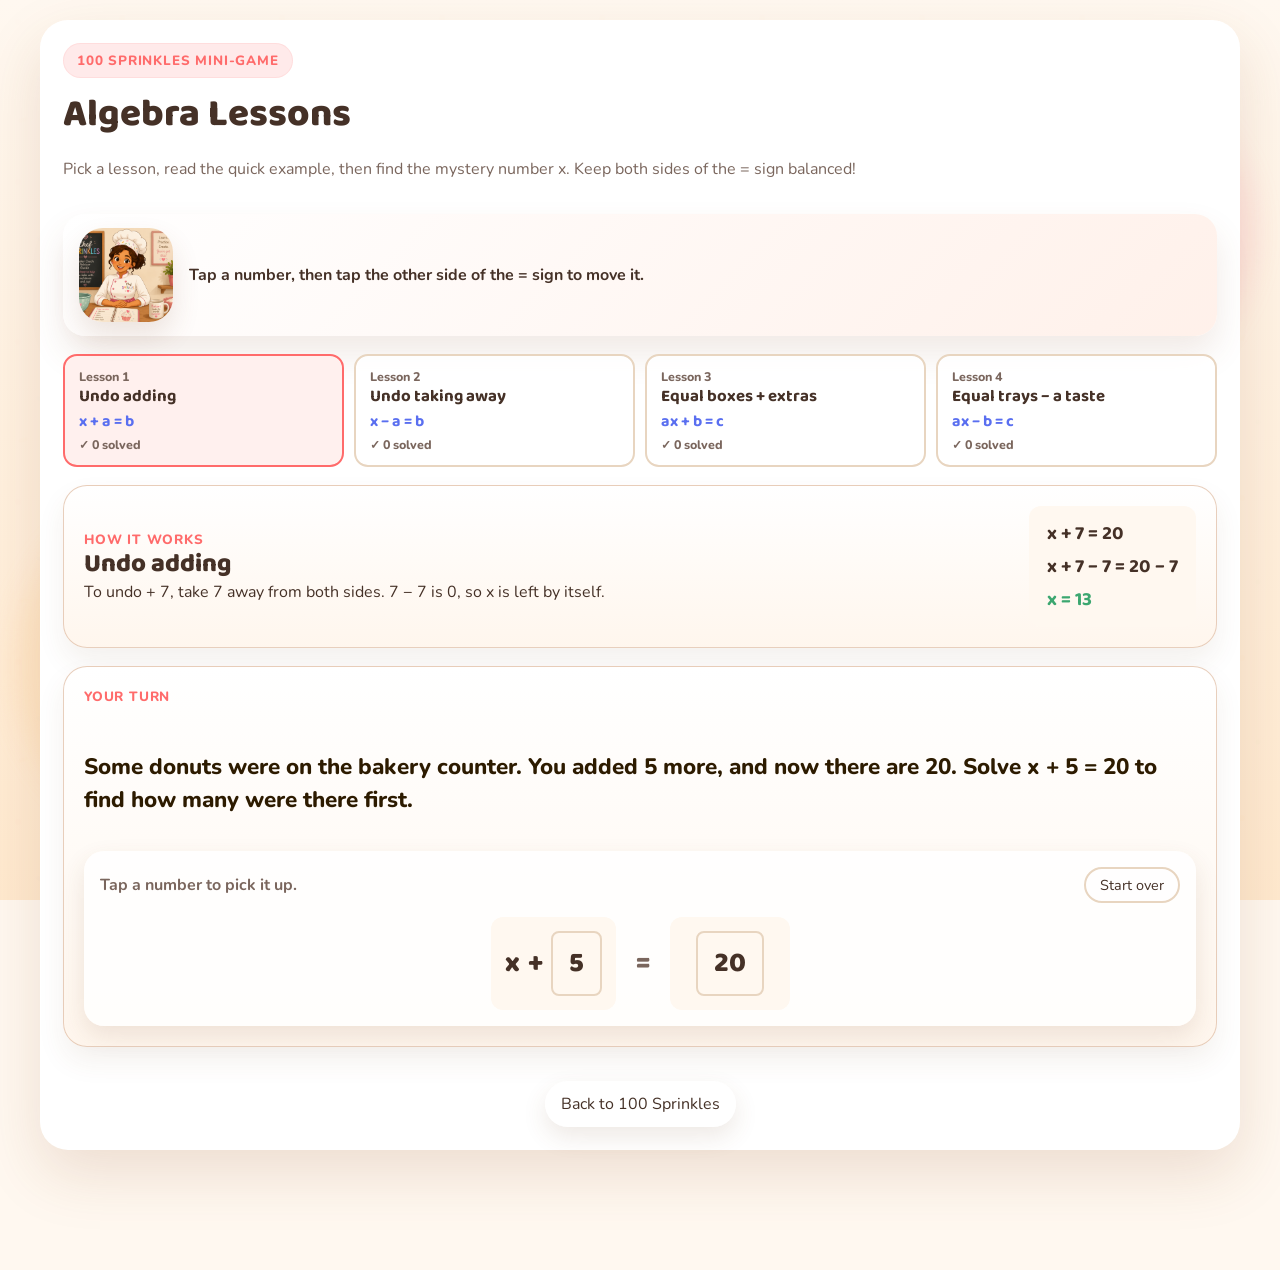
==== commit ff265fd0: "Show every algebra step on both sides of the equation Moving a number now applies its opposite to bo" ====
--- a/algebra.html
+++ b/algebra.html
@@ -10,13 +10,13 @@
       href="https://fonts.googleapis.com/css2?family=Baloo+2:wght@400;600;700;800&family=Nunito:wght@500;700;800&display=swap"
       rel="stylesheet"
     />
-    <link rel="stylesheet" href="./styles.css?v=20261017-160000" />
+    <link rel="stylesheet" href="./styles.css?v=20261017-201000" />
   </head>
   <body class="algebra-page">
     <div class="app-shell">
       <main id="algebra-app"></main>
     </div>
 
-    <script type="module" src="./src/algebra-main.js?v=20261017-160000"></script>
+    <script type="module" src="./src/algebra-main.js?v=20261017-201000"></script>
   </body>
 </html>
--- a/styles.css
+++ b/styles.css
@@ -4748,10 +4748,6 @@
   gap: 4px;
 }
 
-.algebra-steps li.auto {
-  font-style: italic;
-}
-
 .algebra-confirm-button {
   width: 100%;
   font-size: 1.15rem;
@@ -4946,3 +4942,111 @@
     grid-template-columns: 1fr;
   }
 }
+
+.algebra-side-column {
+  display: grid;
+  justify-items: center;
+  gap: 8px;
+}
+
+/* Keep the = sign level with the equation when Combine buttons sit underneath. */
+.algebra-equation.has-combine {
+  align-items: flex-start;
+}
+
+.algebra-equation.has-combine .algebra-equals {
+  align-self: flex-start;
+  line-height: 72px;
+}
+
+.algebra-term-button.added {
+  border-color: var(--accent-3);
+  background: rgba(94, 194, 183, 0.14);
+}
+
+.algebra-combine-button {
+  min-height: 48px;
+  padding: 8px 16px;
+  white-space: nowrap;
+  border: 2px solid var(--accent-3);
+  font-family: "Baloo 2", cursive;
+  font-size: 1rem;
+  font-weight: 800;
+  animation: algebra-slide-in 0.2s ease-out;
+}
+
+/* Before combining, an equation can hold five terms (4x + 4 − 4 = 20 − 4): tighten on phones. */
+@media (max-width: 480px) {
+  .algebra-equation,
+  .algebra-equals {
+    font-size: 21px;
+  }
+
+  .algebra-equation {
+    gap: 4px;
+  }
+
+  .algebra-side {
+    gap: 3px;
+    padding: 4px;
+    min-height: 60px;
+  }
+
+  .algebra-term-button {
+    min-width: 36px;
+    padding: 6px 6px;
+  }
+
+  .algebra-equation.has-combine .algebra-equals {
+    line-height: 60px;
+  }
+
+  .algebra-combine-button {
+    white-space: normal;
+    padding: 6px 10px;
+    font-size: 0.85rem;
+    line-height: 1.15;
+  }
+}
+
+/* Divide both sides: the pending ÷ n on each side, and the button that starts it */
+.algebra-divisor {
+  display: inline-grid;
+  place-items: center;
+  min-width: 48px;
+  min-height: 48px;
+  padding: 8px 12px;
+  border-radius: 8px;
+  border: 2px solid var(--accent-3);
+  background: rgba(94, 194, 183, 0.14);
+  user-select: none;
+}
+
+.algebra-divide-row {
+  display: flex;
+  justify-content: center;
+}
+
+.algebra-divide-button {
+  min-height: 52px;
+  padding: 10px 24px;
+  border: 2px solid var(--accent-3);
+  font-family: "Baloo 2", cursive;
+  font-size: 1.15rem;
+  font-weight: 800;
+  animation: algebra-slide-in 0.2s ease-out;
+}
+
+@media (max-width: 480px) {
+  .algebra-divisor {
+    min-width: 36px;
+    padding: 6px;
+  }
+}
+
+.div-sign {
+  font-family: "Nunito", system-ui, sans-serif;
+  font-weight: 800;
+  font-size: 1.1em;
+  line-height: 1;
+}
